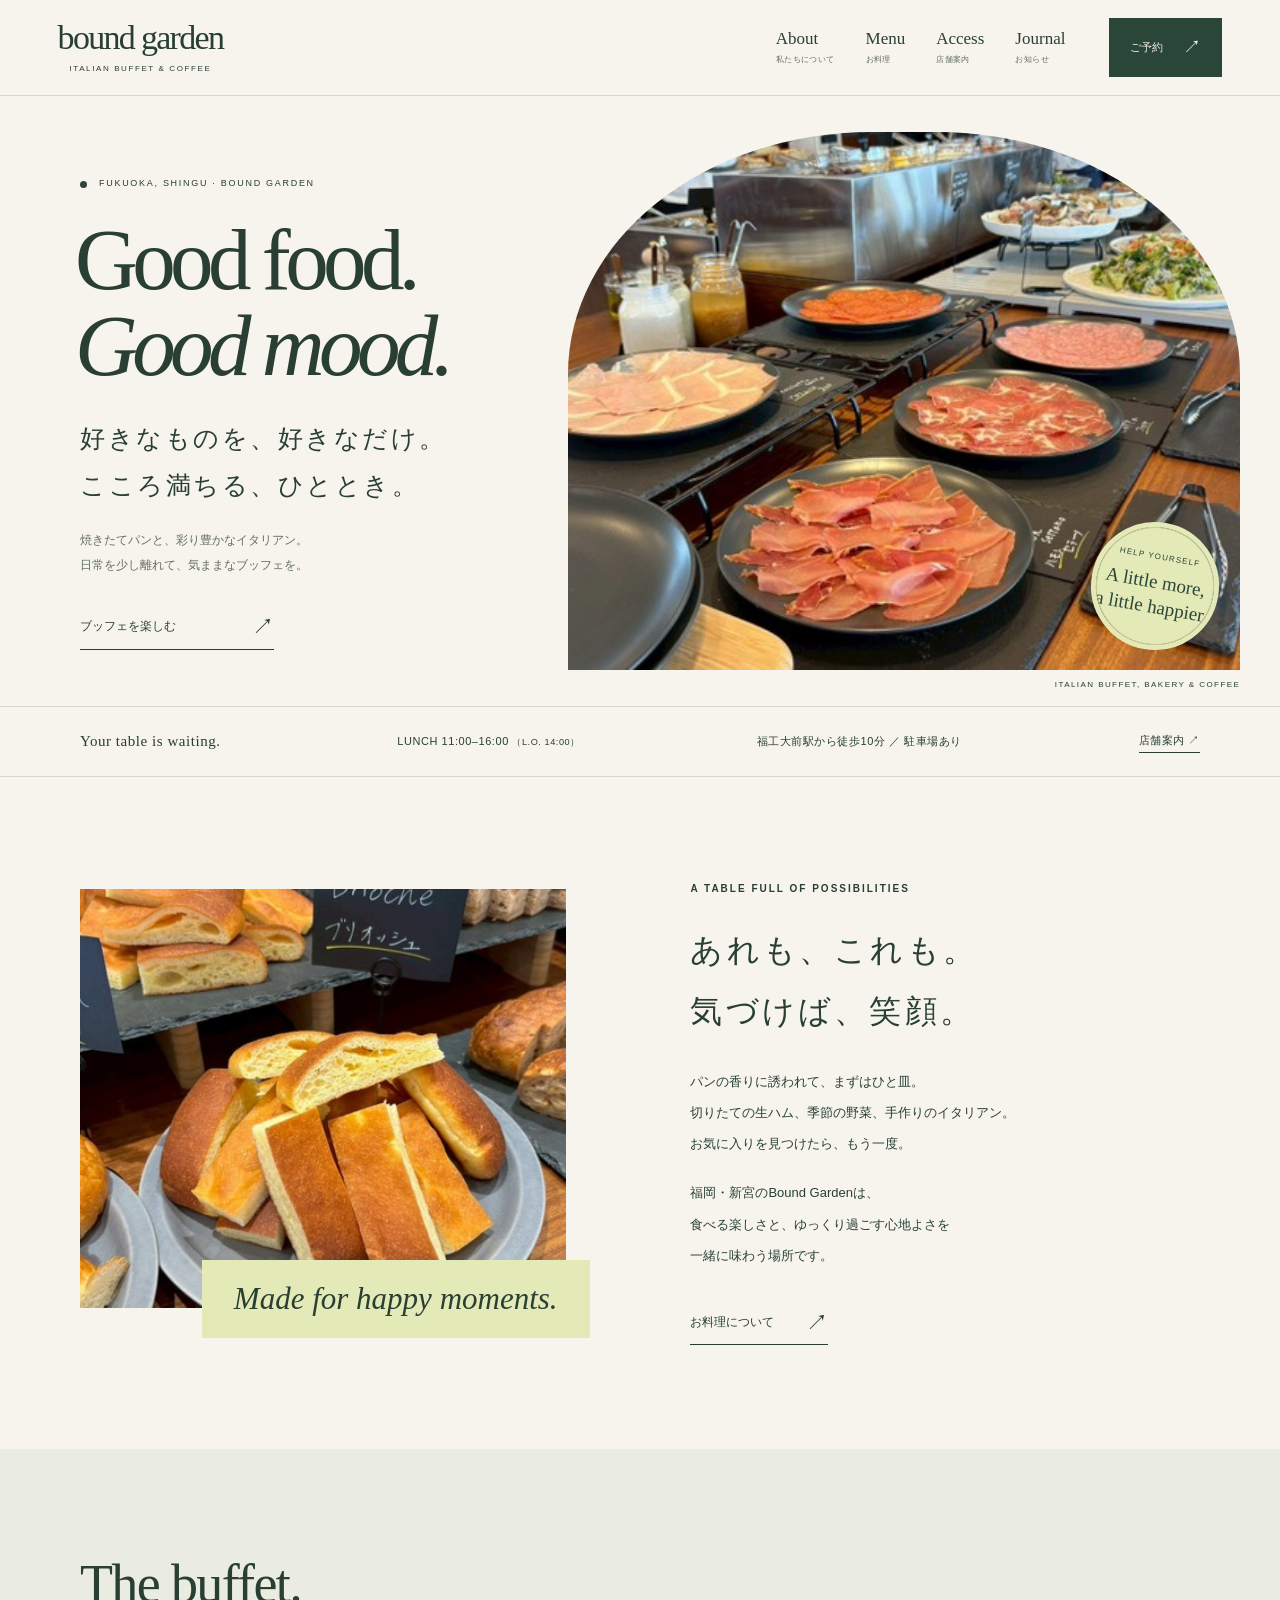
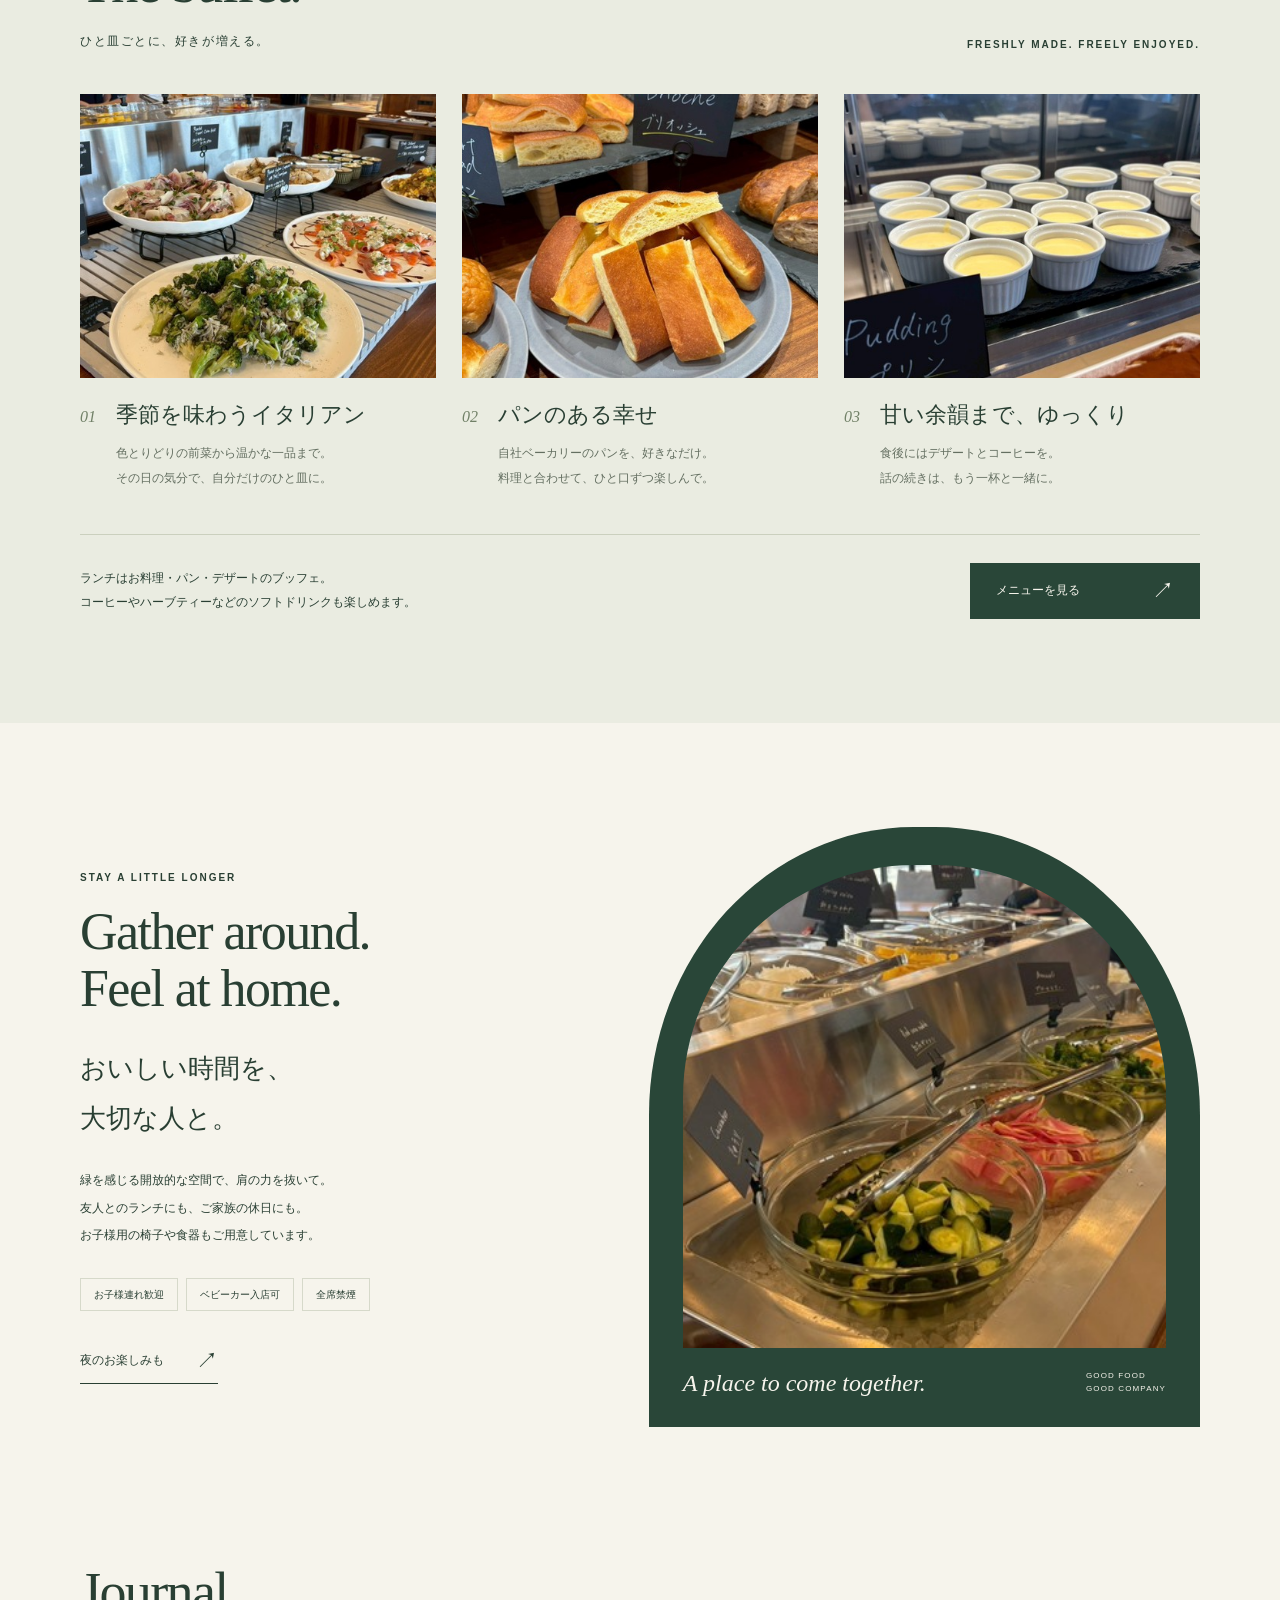
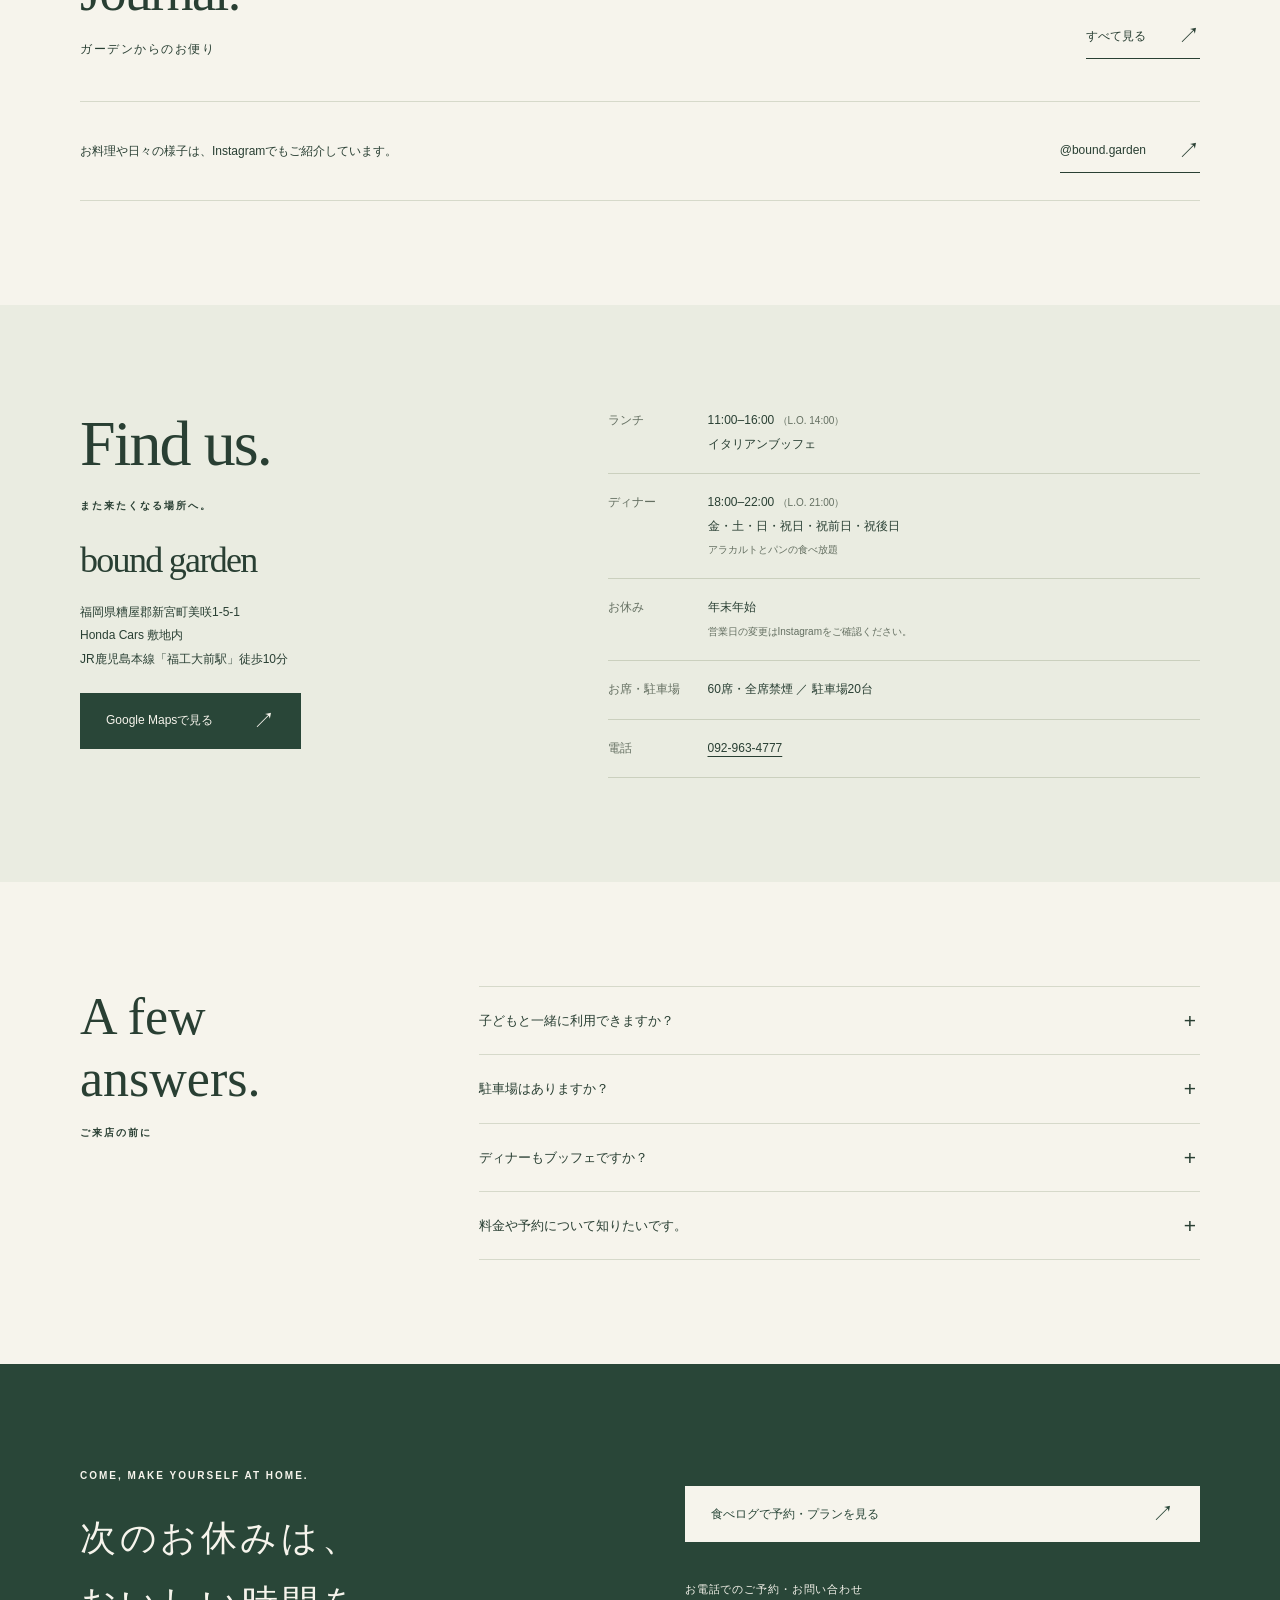
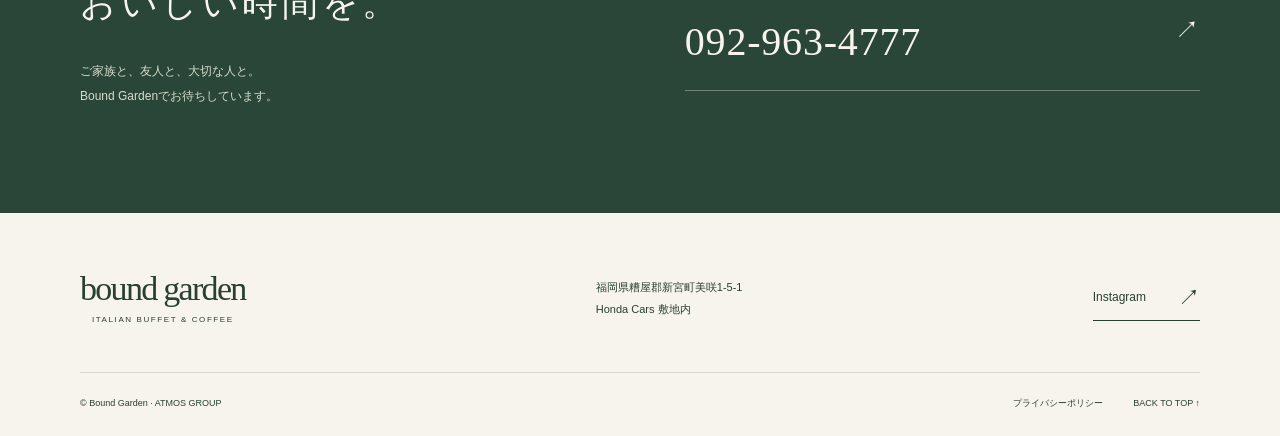
==== index.html @ a3cbed3f "Build Bound Garden restaurant website with buffet menu and CMS" ====
<!doctype html>
<html lang="ja"><head><meta charset="utf-8"><meta name="viewport" content="width=device-width, initial-scale=1"><meta name="theme-color" content="#294638"><meta name="robots" content="index,follow"><title>Bound Garden｜福岡・新宮のイタリアンブッフェとコーヒー</title><meta name="description" content="福岡県新宮町のBound Garden。自社ベーカリーのパンと手作りイタリアンを楽しむランチブッフェ。ご予約、メニュー、アクセスはこちら。"><link rel="canonical" id="canonical-link" href="https://atmos-dining.github.io/bound-garden-site/"><meta property="og:locale" content="ja_JP"><meta property="og:type" content="website"><meta property="og:site_name" content="Bound Garden"><meta property="og:title" content="Bound Garden｜福岡・新宮のイタリアンブッフェとコーヒー"><meta property="og:description" content="福岡県新宮町のBound Garden。自社ベーカリーのパンと手作りイタリアンを楽しむランチブッフェ。ご予約、メニュー、アクセスはこちら。"><meta property="og:url" id="og-url" content="https://atmos-dining.github.io/bound-garden-site/"><meta property="og:image" content="https://atmos-dining.github.io/bound-garden-site/images/buffet.jpg"><meta name="twitter:card" content="summary_large_image"><link rel="icon" href="./images/favicon.svg" type="image/svg+xml"><link rel="stylesheet" href="./style.css"><script src="./site-config.js" defer></script><script src="./common.js" defer></script><script type="application/ld+json">{"@context": "https://schema.org", "@type": "Restaurant", "name": "Bound Garden", "alternateName": "バウンドガーデン", "url": "https://atmos-dining.github.io/bound-garden-site/", "image": "https://atmos-dining.github.io/bound-garden-site/images/buffet.jpg", "telephone": "+81-92-963-4777", "address": {"@type": "PostalAddress", "addressRegion": "福岡県", "addressLocality": "糟屋郡新宮町", "streetAddress": "美咲1-5-1 Honda Cars敷地内", "addressCountry": "JP"}, "servesCuisine": ["Italian", "Buffet"], "acceptsReservations": true, "sameAs": ["https://tabelog.com/fukuoka/A4001/A400201/40073441/", "https://www.instagram.com/bound.garden/"], "hasMap": "https://maps.app.goo.gl/3Pvs37ieejtWgVZb9"}</script><script type="application/ld+json">{"@context": "https://schema.org", "@type": "FAQPage", "mainEntity": [{"@type": "Question", "name": "子どもと一緒に利用できますか？", "acceptedAnswer": {"@type": "Answer", "text": "お子様連れでご利用いただけます。ベビーカーでの入店も可能です。お子様用の椅子・食器もご用意していますので、スタッフへお声がけください。"}}, {"@type": "Question", "name": "駐車場はありますか？", "acceptedAnswer": {"@type": "Answer", "text": "20台分の駐車場がございます。店舗はHonda Carsの敷地内にあります。"}}, {"@type": "Question", "name": "ディナーもブッフェですか？", "acceptedAnswer": {"@type": "Answer", "text": "お料理のブッフェはランチ限定です。ディナーはアラカルトとパンの食べ放題をお楽しみいただけます。料金・ご利用条件はご予約時にご確認ください。"}}, {"@type": "Question", "name": "料金や予約について知りたいです。", "acceptedAnswer": {"@type": "Answer", "text": "最新のプラン・料金は食べログの店舗ページでご確認いただけます。お電話（092-963-4777）でのお問い合わせも承ります。"}}]}</script><script src="vendor/blog-security.js" defer></script><script src="blog.js" defer></script></head>
<body id="top"><a class="skip-link" href="#main">本文へスキップ</a><div id="site-header"><header class="site-header"><a class="wordmark" href="/bound-garden-site/">bound garden<span>ITALIAN BUFFET &amp; COFFEE</span></a><a class="header-reserve" href="tel:0929634777">電話で予約 ↗</a></header></div><main id="main">
<section class="hero" aria-labelledby="hero-title"><div class="hero-copy"><span class="hero-location">FUKUOKA, SHINGU · BOUND GARDEN</span><div class="hero-title" aria-hidden="true">Good food.<br><em>Good mood.</em></div><h1 id="hero-title">好きなものを、好きなだけ。<br>こころ満ちる、ひととき。</h1><p>焼きたてパンと、彩り豊かなイタリアン。<br>日常を少し離れて、気ままなブッフェを。</p><a class="text-link" href="/bound-garden-site/menu.html">ブッフェを楽しむ <span aria-hidden="true">↗</span></a></div><figure class="hero-visual"><img class="hero-photo" src="images/buffet.jpg" alt="切りたての生ハムや彩り豊かな前菜が並ぶBound Gardenのブッフェ" width="660" height="370" fetchpriority="high"><div class="hero-stamp" aria-hidden="true"><span>HELP YOURSELF</span>A little more,<br>a little happier.</div><figcaption class="hero-caption">ITALIAN BUFFET, BAKERY &amp; COFFEE</figcaption></figure></section>
<div class="welcome-strip"><span class="serif">Your table is waiting.</span><span>LUNCH 11:00–16:00 <small>（L.O. 14:00）</small></span><span class="welcome-note">福工大前駅から徒歩10分 ／ 駐車場あり</span><a href="/bound-garden-site/#access">店舗案内 ↗</a></div>
<section class="section about" id="about"><figure class="about-photo"><img src="images/bread.jpg" alt="自社ベーカリーから届くブリオッシュやパン" width="660" height="370" loading="lazy"><figcaption class="photo-label">Made for happy moments.</figcaption></figure><div class="about-copy"><span class="eyebrow">A TABLE FULL OF POSSIBILITIES</span><h2>あれも、これも。<br>気づけば、笑顔。</h2><p>パンの香りに誘われて、まずはひと皿。<br>切りたての生ハム、季節の野菜、手作りのイタリアン。<br>お気に入りを見つけたら、もう一度。</p><p style="margin-top:18px">福岡・新宮のBound Gardenは、<br>食べる楽しさと、ゆっくり過ごす心地よさを<br>一緒に味わう場所です。</p><a class="text-link" href="/bound-garden-site/menu.html">お料理について <span aria-hidden="true">↗</span></a></div></section>
<section class="section buffet-section" id="buffet"><div class="section-head"><h2>The buffet.<small>ひと皿ごとに、好きが増える。</small></h2><span class="eyebrow">FRESHLY MADE. FREELY ENJOYED.</span></div><div class="food-grid"><article class="food-item"><figure><img src="images/seasonal.jpg" alt="野菜を使った手作りの前菜とイタリアン" width="660" height="370" loading="lazy"></figure><div class="item-heading"><span class="item-number">01</span><h3>季節を味わうイタリアン</h3></div><p>色とりどりの前菜から温かな一品まで。<br>その日の気分で、自分だけのひと皿に。</p></article><article class="food-item"><figure><img src="images/bread.jpg" alt="食べ放題で楽しめる自社ベーカリーのパン" width="660" height="370" loading="lazy"></figure><div class="item-heading"><span class="item-number">02</span><h3>パンのある幸せ</h3></div><p>自社ベーカリーのパンを、好きなだけ。<br>料理と合わせて、ひと口ずつ楽しんで。</p></article><article class="food-item"><figure><img src="images/dessert.jpg" alt="小さな器に並ぶブッフェのプリン" width="660" height="370" loading="lazy"></figure><div class="item-heading"><span class="item-number">03</span><h3>甘い余韻まで、ゆっくり</h3></div><p>食後にはデザートとコーヒーを。<br>話の続きは、もう一杯と一緒に。</p></article></div><div class="buffet-bottom"><p>ランチはお料理・パン・デザートのブッフェ。<br>コーヒーやハーブティーなどのソフトドリンクも楽しめます。</p><a class="button" href="/bound-garden-site/menu.html">メニューを見る <span aria-hidden="true">↗</span></a></div></section>
<section class="section space-section" id="moments"><div class="space-copy"><span class="eyebrow">STAY A LITTLE LONGER</span><h2>Gather around.<br>Feel at home.</h2><h3>おいしい時間を、<br>大切な人と。</h3><p>緑を感じる開放的な空間で、肩の力を抜いて。<br>友人とのランチにも、ご家族の休日にも。<br>お子様用の椅子や食器もご用意しています。</p><div class="space-details"><span>お子様連れ歓迎</span><span>ベビーカー入店可</span><span>全席禁煙</span></div><a class="text-link" style="margin-top:28px" href="/bound-garden-site/menu.html#dinner">夜のお楽しみも <span aria-hidden="true">↗</span></a></div><figure class="space-visual"><img src="images/salad.jpg" alt="店内のブッフェカウンターに並ぶ新鮮な野菜" width="660" height="370" loading="lazy"><figcaption>A place to come together.<span>GOOD FOOD<br>GOOD COMPANY</span></figcaption></figure></section>
<section class="section journal-section" aria-labelledby="journal-title"><div class="section-head"><h2 id="journal-title">Journal.<small>ガーデンからのお便り</small></h2><a class="text-link" href="/bound-garden-site/blog/">すべて見る <span aria-hidden="true">↗</span></a></div><div id="home-posts"><div class="journal-empty"><p>お料理や日々の様子は、Instagramでもご紹介しています。</p><a class="text-link" href="https://www.instagram.com/bound.garden/" target="_blank" rel="noopener noreferrer">@bound.garden <span aria-hidden="true">↗</span></a></div></div></section>
<section class="section access-section" id="access"><div class="access-title"><h2>Find us.</h2><span class="eyebrow">また来たくなる場所へ。</span><div class="wordmark">bound garden</div><p>福岡県糟屋郡新宮町美咲1-5-1<br>Honda Cars 敷地内<br>JR鹿児島本線「福工大前駅」徒歩10分</p><a class="button" href="https://maps.app.goo.gl/3Pvs37ieejtWgVZb9" target="_blank" rel="noopener noreferrer">Google Mapsで見る <span aria-hidden="true">↗</span></a></div><dl class="access-list"><div><dt>ランチ</dt><dd>11:00–16:00 <small>（L.O. 14:00）</small><br>イタリアンブッフェ</dd></div><div><dt>ディナー</dt><dd>18:00–22:00 <small>（L.O. 21:00）</small><br>金・土・日・祝日・祝前日・祝後日<br><small>アラカルトとパンの食べ放題</small></dd></div><div><dt>お休み</dt><dd>年末年始<br><small>営業日の変更はInstagramをご確認ください。</small></dd></div><div><dt>お席・駐車場</dt><dd>60席・全席禁煙 ／ 駐車場20台</dd></div><div><dt>電話</dt><dd><a href="tel:0929634777">092-963-4777</a></dd></div></dl></section>
<section class="section faq-section"><div><h2>A few answers.</h2><span class="eyebrow">ご来店の前に</span></div><div class="faq-list"><details><summary>子どもと一緒に利用できますか？</summary><p>お子様連れでご利用いただけます。ベビーカーでの入店も可能です。お子様用の椅子・食器もご用意していますので、スタッフへお声がけください。</p></details><details><summary>駐車場はありますか？</summary><p>20台分の駐車場がございます。店舗はHonda Carsの敷地内にあります。</p></details><details><summary>ディナーもブッフェですか？</summary><p>お料理のブッフェはランチ限定です。ディナーはアラカルトとパンの食べ放題をお楽しみいただけます。料金・ご利用条件はご予約時にご確認ください。</p></details><details><summary>料金や予約について知りたいです。</summary><p>最新のプラン・料金は食べログの店舗ページでご確認いただけます。お電話（092-963-4777）でのお問い合わせも承ります。</p></details></div></section></main><div id="site-bottom"><section class="reservation section"><div><h2>ご予約・お問い合わせ</h2><a class="telephone" href="tel:0929634777">092-963-4777</a></div><a class="button button-light" href="https://tabelog.com/fukuoka/A4001/A400201/40073441/" data-reservation target="_blank" rel="noopener noreferrer">食べログで予約・プランを見る ↗</a></section></div></body></html>
---- style.css ----
@charset "UTF-8";
:root{--paper:#f6f4ec;--green:#294638;--ink:#293f33;--muted:#646f61;--line:#d6d9ca;--lime:#e4e9b8;--serif:Georgia,'Times New Roman',serif;--jp:'Hiragino Mincho ProN','Yu Mincho',YuMincho,serif;--sans:'Hiragino Kaku Gothic ProN','Noto Sans JP',Meiryo,sans-serif}
*{box-sizing:border-box}html{scroll-behavior:smooth;scroll-padding-top:106px}body{margin:0;background:var(--paper);color:var(--ink);font-family:var(--sans);font-size:14px;line-height:1.95;-webkit-font-smoothing:antialiased}a{color:inherit;text-decoration:none}button{font:inherit;color:inherit;cursor:pointer}img{display:block;max-width:100%;height:auto}h1,h2,h3,p,figure{margin:0}h1,h2,h3{font-weight:400}button,a{-webkit-tap-highlight-color:transparent}a:focus-visible,button:focus-visible,summary:focus-visible,input:focus-visible{outline:2px solid #9c6c2c;outline-offset:5px}[hidden]{display:none!important}::selection{background:var(--lime);color:var(--green)}.skip-link{position:fixed;top:-100px;left:16px;z-index:99;background:var(--paper);padding:10px 20px}.skip-link:focus{top:10px}.section{padding:104px max(6.25vw,24px)}.eyebrow{display:block;font-size:10px;font-weight:600;letter-spacing:.2em;line-height:1.5}.serif{font-family:var(--serif)}.section-head{display:flex;justify-content:space-between;gap:24px;align-items:end;margin-bottom:42px}.section-head h2{font:54px/1.15 var(--serif);letter-spacing:-.03em}.section-head h2 small{display:block;font:12px/1.6 var(--sans);letter-spacing:.13em;margin-top:17px}.text-link{display:inline-flex;gap:32px;justify-content:space-between;align-items:center;padding:10px 0;border-bottom:1px solid currentColor;font-size:12px}.text-link span{font-size:22px;line-height:1}.button{display:inline-flex;justify-content:space-between;align-items:center;gap:40px;min-height:56px;padding:14px 25px;background:var(--green);color:var(--paper);font-size:12px;border:1px solid var(--green);transition:background .2s,color .2s}.button:hover{background:#3d5c45}.button span{font-size:22px;line-height:1}.button-light{background:var(--paper);color:var(--green);border-color:var(--paper)}.button-light:hover{background:var(--lime);color:var(--green)}.note{font-size:11px;color:var(--muted);line-height:1.8}.site-header{height:96px;display:flex;align-items:center;gap:44px;padding:0 4.5vw;background:var(--paper);border-bottom:1px solid var(--line);position:relative;z-index:20}#site-header{position:sticky;top:0;z-index:20;min-height:96px}.wordmark{font:34px/.95 var(--serif);letter-spacing:-1.7px;white-space:nowrap}.wordmark span{display:block;font:8px/1 var(--sans);letter-spacing:.2em;margin-top:10px;text-align:center}.desktop-nav{display:flex;gap:31px;margin-left:auto}.desktop-nav>a{font:17px/1.3 var(--serif)}.desktop-nav>a>span{display:block;font:8px/1.6 var(--sans);margin-top:4px;letter-spacing:.05em;color:var(--muted)}.desktop-nav a:hover{opacity:.65}.header-reserve{background:var(--green);color:var(--paper);padding:12px 21px;font-size:11px;min-width:106px;display:flex;align-items:center;justify-content:space-between;gap:20px}.header-reserve span{font-size:18px}.menu-toggle,.mobile-nav{display:none}
.hero{display:grid;grid-template-columns:41% 59%;min-height:610px;padding:36px 3.1vw 36px 6.25vw;gap:0}.hero-copy{padding:43px 20px 20px 0;display:flex;flex-direction:column;justify-content:center;align-items:flex-start}.hero-location{font-size:9px;letter-spacing:.19em;display:flex;gap:12px;align-items:center;margin-bottom:24px}.hero-location:before{content:'';width:7px;height:7px;background:var(--green);border-radius:50%}.hero-title{font:clamp(62px,6.8vw,106px)/.99 var(--serif);letter-spacing:-.065em;margin-left:-5px;position:relative;z-index:2}.hero-title em{font-weight:400}.hero-copy h1{font:25px/1.85 var(--jp);letter-spacing:.1em;margin:27px 0 19px}.hero-copy>p{font-size:12px;line-height:2.1;color:var(--muted)}.hero-copy .text-link{margin-top:27px;min-width:194px}.hero-visual{position:relative;min-width:0;margin-left:12px}.hero-photo{width:100%;height:100%;object-fit:cover;object-position:56% 50%;border-radius:45% 45% 0 0;max-height:574px}.hero-stamp{position:absolute;right:26px;bottom:25px;width:118px;height:118px;display:flex;align-items:center;justify-content:center;flex-direction:column;border-radius:50%;color:var(--green);background:var(--lime);transform:rotate(10deg);font:19px/1.35 var(--serif);text-align:center;border:1px solid #c7cc9a;outline:5px solid var(--lime)}.hero-stamp span{font:8px/1.2 var(--sans);letter-spacing:.15em;margin-bottom:7px}.hero-caption{position:absolute;right:0;bottom:-23px;font-size:8px;letter-spacing:.18em}.welcome-strip{display:flex;justify-content:space-between;align-items:center;gap:16px;padding:20px 6.25vw;border-top:1px solid var(--line);border-bottom:1px solid var(--line);font-size:11px;letter-spacing:.05em}.welcome-strip .serif{font-size:15px}.welcome-strip a{border-bottom:1px solid var(--ink)}.about{display:grid;grid-template-columns:1fr 1fr;gap:9%;align-items:center}.about-photo{position:relative;padding:0 24px 30px 0}.about-photo img{aspect-ratio:1.16;object-fit:cover}.photo-label{position:absolute;right:0;bottom:0;background:var(--lime);padding:20px 32px;font:italic 31px/1.2 var(--serif)}.about-copy h2{font:32px/1.9 var(--jp);letter-spacing:.1em;margin:24px 0}.about-copy p{font-size:13px;line-height:2.4}.about-copy .text-link{margin-top:30px}.buffet-section{background:#eaece1}.food-grid{display:grid;grid-template-columns:repeat(3,1fr);gap:26px}.food-item img{aspect-ratio:1.25;object-fit:cover;transition:transform .5s}.food-item figure{overflow:hidden}.food-item:hover img{transform:scale(1.025)}.food-item .item-heading{display:flex;gap:20px;align-items:baseline;margin:22px 0 10px}.item-number{font:italic 16px var(--serif);color:#718067}.food-item h3{font:22px/1.4 var(--jp)}.food-item p{font-size:12px;line-height:2.1;color:var(--muted);padding-left:36px}.buffet-bottom{margin-top:42px;border-top:1px solid #cbd0be;padding-top:28px;display:flex;justify-content:space-between;align-items:center;gap:24px}.buffet-bottom p{font-size:12px}.buffet-bottom .button{min-width:230px}.space-section{display:grid;grid-template-columns:1fr 1.15fr;gap:8%;align-items:center}.space-copy h2{font:52px/1.1 var(--serif);letter-spacing:-.03em;margin:18px 0 27px}.space-copy h3{font:26px/1.9 var(--jp);margin-bottom:24px}.space-copy>p{font-size:12px;line-height:2.3}.space-details{display:flex;flex-wrap:wrap;gap:8px;margin-top:28px}.space-details span{border:1px solid var(--line);padding:6px 13px;font-size:10px}.space-visual{background:var(--green);padding:38px 34px 30px;border-radius:48% 48% 0 0;color:var(--paper)}.space-visual img{width:100%;aspect-ratio:1;object-fit:cover;border-radius:48% 48% 0 0}.space-visual figcaption{display:flex;align-items:center;justify-content:space-between;gap:20px;margin-top:22px;font:italic 24px var(--serif)}.space-visual figcaption span{font:8px/1.6 var(--sans);letter-spacing:.14em}.journal-section{padding-top:30px}.journal-empty{border-top:1px solid var(--line);border-bottom:1px solid var(--line);padding:27px 0;display:flex;gap:40px;justify-content:space-between;align-items:center}.journal-empty p{font-size:12px}.journal-empty .text-link{white-space:nowrap}.news-list{border-top:1px solid var(--line)}.news-link{padding:22px 0;display:grid;grid-template-columns:100px 1fr 24px;gap:20px;border-bottom:1px solid var(--line);align-items:center}.news-link time{font-size:11px;color:var(--muted)}.news-link h3{font-size:14px}.access-section{background:#eaece1;display:grid;grid-template-columns:.85fr 1.15fr;gap:8%}.access-title h2{font:64px/1.1 var(--serif);letter-spacing:-.03em}.access-title .eyebrow{margin:18px 0 30px}.access-title .wordmark{font-size:36px;display:inline-block;margin-bottom:24px}.access-title p{font-size:12px;margin-bottom:22px}.access-list{margin:0}.access-list>div{display:grid;grid-template-columns:80px 1fr;gap:20px;padding:17px 0;border-bottom:1px solid #cbd0be;font-size:12px}.access-list>div:first-child{padding-top:0}.access-list dt{color:var(--muted)}.access-list dd{margin:0}.access-list small{font-size:10px;color:var(--muted)}.access-list a{text-decoration:underline;text-underline-offset:4px}.faq-section{display:grid;grid-template-columns:.6fr 1.4fr;gap:8%}.faq-section h2{font:52px/1.2 var(--serif)}.faq-section .eyebrow{margin-top:14px}.faq-list details{border-bottom:1px solid var(--line)}.faq-list details:first-child{border-top:1px solid var(--line)}.faq-list summary{list-style:none;padding:21px 35px 21px 0;cursor:pointer;position:relative;font-size:13px}.faq-list summary::-webkit-details-marker{display:none}.faq-list summary:after{content:'+';position:absolute;right:4px;font-size:21px;top:14px}.faq-list details[open] summary:after{content:'−'}.faq-list details p{font-size:12px;color:var(--muted);line-height:2.2;padding-bottom:24px}.reservation{background:var(--green);color:var(--paper);display:grid;grid-template-columns:1fr 1fr;gap:8%;align-items:center}.reservation-copy h2{font:36px/1.8 var(--jp);letter-spacing:.1em;margin:23px 0}.reservation-copy p{font-size:12px;line-height:2.1;color:#d6ddcd}.reservation-actions .button{width:100%;margin-bottom:30px}.telephone{display:block;font:40px/1.5 var(--serif);letter-spacing:.02em;border-bottom:1px solid #718473;padding:8px 0 18px}.telephone>span{display:block;font:11px/1.7 var(--sans);letter-spacing:.08em;margin-bottom:13px}.telephone>small{float:right;font-size:24px}.site-footer{padding:60px 6.25vw 24px}.footer-top{display:flex;gap:50px;align-items:center;justify-content:space-between;padding-bottom:48px}.footer-top p{font-size:11px;line-height:2}.footer-bottom{display:flex;gap:30px;align-items:center;border-top:1px solid var(--line);padding-top:22px;font-size:9px}.footer-bottom small{margin-right:auto;font-size:9px}.mobile-booking{display:none}
.page-heading{padding:64px 6.25vw 55px}.breadcrumb{font-size:10px;color:var(--muted);margin-bottom:45px}.breadcrumb a{text-decoration:underline;text-underline-offset:4px}.page-heading h1{font:76px/1.1 var(--serif);letter-spacing:-.04em}.page-heading h1 small{display:block;font:13px/1.8 var(--sans);letter-spacing:.15em;margin-top:17px}.page-heading>p{font-size:12px;margin-top:20px}.menu-content{padding-top:0}.menu-tabs{display:flex;border-bottom:1px solid var(--line);gap:8px;margin-bottom:45px}.menu-tabs button{flex:1;border:0;background:transparent;padding:17px;font:25px/1.4 var(--serif);border-bottom:3px solid transparent}.menu-tabs button small{display:block;font:10px/1.7 var(--sans);margin-top:4px}.menu-tabs button[aria-selected=true]{border-bottom-color:var(--green);background:#eaece1}.menu-intro{display:grid;grid-template-columns:1fr 1fr;gap:7%;align-items:center;margin-bottom:50px}.menu-intro img{aspect-ratio:1.25;object-fit:cover}.menu-intro h2{font:30px/1.8 var(--jp);margin:20px 0}.menu-intro p{font-size:12px;line-height:2.2;margin-bottom:25px}.menu-intro .hours{font:28px/1.4 var(--serif);margin-top:24px}.menu-intro .hours small{font:10px var(--sans)}.menu-detail-grid{display:grid;grid-template-columns:repeat(2,1fr);gap:24px}.menu-detail{background:#eaece1;padding:32px}.menu-detail h3{font:24px/1.5 var(--serif);margin-bottom:12px}.menu-detail h3 small{font:11px var(--sans);margin-left:10px}.menu-detail p{font-size:12px;line-height:2.1}.menu-disclaimer{margin-top:35px}.menu-contact{margin-top:45px}.article-container{max-width:840px;margin:0 auto;padding:0 24px 100px}.article-header{margin-bottom:32px}.article-header h1{font:32px/1.6 var(--jp);margin:12px 0}.article-header time{font-size:12px;color:var(--muted)}.article-image{width:100%;max-height:520px;object-fit:cover;margin:28px 0}.article-body{line-height:2.2;overflow-wrap:anywhere}.article-body h2{font-size:24px;margin:40px 0 16px}.article-body h3{font-size:19px;margin:25px 0 12px}.article-body p{margin:18px 0}.article-body a{text-decoration:underline}.article-body img{max-width:100%;height:auto;margin:24px 0}.article-body table{display:block;max-width:100%;overflow:auto}.article-body pre{overflow:auto;padding:16px;background:#eaece1}.article-body iframe{display:none}.article-tags{display:flex;gap:10px;flex-wrap:wrap;font-size:10px}.article-tags span{border:1px solid var(--line);padding:2px 10px}.article-back{margin-top:40px}.status-box{padding:35px;border:1px solid var(--line);font-size:13px}.privacy-content{max-width:900px;padding-top:0}.privacy-content h2{font-size:20px;margin:32px 0 12px}.privacy-content p{font-size:13px}.page-not-found{padding:60px 0}
@media(min-width:1500px){.hero{min-height:710px}.hero-photo{max-height:674px}.hero-copy h1{font-size:30px}.hero-copy>p{font-size:14px}.hero-copy{padding-left:10px}}
@media(max-width:1100px){.site-header{gap:26px}.desktop-nav{gap:20px}.hero-title{font-size:76px}.hero{min-height:570px}.hero-copy h1{font-size:23px}.hero-copy{padding-top:20px}.hero-stamp{width:105px;height:105px}.section{padding-top:78px;padding-bottom:78px}.food-grid{gap:18px}.food-item h3{font-size:19px}.food-item p{padding-left:0}.section-head h2{font-size:45px}}
@media(max-width:900px){#site-header{min-height:78px}.site-header{height:78px;padding:0 24px;gap:16px}.wordmark{font-size:29px}.wordmark span{font-size:7px}.desktop-nav{display:none}.header-reserve{margin-left:auto;padding:9px 15px;min-width:90px}.menu-toggle{display:flex;flex-direction:column;align-items:center;justify-content:center;gap:6px;width:38px;height:42px;border:0;background:transparent}.menu-toggle span{width:23px;height:1px;background:var(--green);transition:transform .2s}.menu-toggle[aria-expanded=true] span:first-child{transform:translateY(3.5px) rotate(45deg)}.menu-toggle[aria-expanded=true] span:last-child{transform:translateY(-3.5px) rotate(-45deg)}.mobile-nav{position:absolute;top:78px;left:0;right:0;display:block;background:var(--paper);padding:20px 30px 30px;border-bottom:1px solid var(--line);box-shadow:0 12px 12px #293f3310}.mobile-nav>a{display:flex;align-items:center;justify-content:space-between;padding:12px 0;font:26px/1.4 var(--serif);border-bottom:1px solid var(--line)}.mobile-nav>a>span{font:11px var(--sans)}.hero{min-height:520px;grid-template-columns:45% 55%;padding-left:5vw;padding-right:3vw}.hero-title{font-size:65px}.hero-copy h1{font-size:20px}.hero-copy>p{font-size:11px}.hero-photo{max-height:none}.hero-stamp{width:90px;height:90px;right:14px;bottom:18px;font-size:16px}.hero-stamp span{font-size:6px}.about,.space-section{gap:6%}.about-copy h2{font-size:26px}.space-copy h2{font-size:45px}.space-copy h3{font-size:24px}.space-visual{padding:27px 23px}.space-visual figcaption{font-size:20px}.space-visual figcaption span{font-size:7px}.food-item .item-heading{gap:12px}.food-item h3{font-size:17px}.access-section{gap:6%}.reservation-copy h2{font-size:30px}.reservation-actions .button{font-size:11px;padding:14px 18px;gap:12px}.telephone{font-size:32px}.footer-top{gap:24px}.footer-top p{font-size:10px}}
@media(max-width:640px){html{scroll-padding-top:85px}.section{padding:62px 24px}body{font-size:13px}.site-header{padding:0 20px;height:74px}#site-header{min-height:74px}.wordmark{font-size:27px}.header-reserve{font-size:10px;min-width:80px;padding:8px 12px;gap:10px}.menu-toggle{width:25px}.mobile-nav{top:74px}.hero{display:flex;flex-direction:column;padding:28px 24px 34px;min-height:0}.hero-copy{padding:2px 0 28px;position:relative}.hero-location{font-size:8px;letter-spacing:.15em;margin-bottom:20px}.hero-title{font-size:clamp(58px,17vw,85px);line-height:.97;letter-spacing:-.06em}.hero-copy h1{font-size:23px;line-height:1.8;margin:22px 0 12px}.hero-copy>p{font-size:11px}.hero-copy .text-link{margin-top:18px;min-width:190px;font-size:11px}.hero-visual{margin:0 0 12px}.hero-photo{height:340px;border-radius:45% 45% 0 0;object-position:50% 50%}.hero-stamp{width:90px;height:90px;bottom:20px;right:20px}.hero-caption{font-size:7px}.welcome-strip{padding:18px 24px;gap:12px;flex-wrap:wrap;font-size:10px;line-height:1.7}.welcome-strip .serif{width:100%;font-size:16px}.welcome-strip .welcome-note{display:none}.about{grid-template-columns:1fr;gap:32px}.about-photo{padding:0 20px 20px 0}.about-photo img{aspect-ratio:1.36}.photo-label{font-size:26px;padding:15px 22px}.about-copy h2{font-size:27px;margin:20px 0}.about-copy p{font-size:12px}.about-copy .text-link{margin-top:22px}.section-head{align-items:center;margin-bottom:30px;gap:12px}.section-head h2{font-size:41px}.section-head h2 small{font-size:10px;margin-top:12px}.section-head .text-link{font-size:10px;gap:12px}.food-grid{grid-template-columns:1fr;gap:30px}.food-item img{aspect-ratio:1.55}.food-item .item-heading{margin:17px 0 8px;gap:17px}.food-item h3{font-size:22px}.food-item p{padding-left:32px;font-size:12px}.buffet-bottom{display:block;margin-top:30px;padding-top:23px}.buffet-bottom .button{width:100%;margin-top:23px}.buffet-bottom p{font-size:11px}.space-section{grid-template-columns:1fr;gap:32px}.space-copy h2{font-size:47px}.space-copy h3{font-size:25px}.space-visual{padding:30px 25px 22px;max-width:430px;margin:auto}.space-visual img{aspect-ratio:1.2}.space-visual figcaption{font-size:24px}.journal-section{padding-top:12px}.journal-empty{align-items:flex-start;flex-direction:column;gap:10px}.journal-empty p{font-size:11px}.news-link{grid-template-columns:1fr 22px;gap:7px}.news-link time{grid-column:1/-1}.access-section{grid-template-columns:1fr;gap:35px}.access-title h2{font-size:50px}.access-title .eyebrow{margin:14px 0 28px}.access-title .wordmark{font-size:31px}.access-list>div{grid-template-columns:65px 1fr;gap:13px;font-size:11px;padding:17px 0}.faq-section{grid-template-columns:1fr;gap:28px}.faq-section h2{font-size:44px}.faq-section .eyebrow{margin-top:10px}.faq-list summary{font-size:12px}.faq-list details p{font-size:11px}.reservation{grid-template-columns:1fr;gap:35px}.reservation-copy h2{font-size:30px;margin:20px 0}.reservation-actions .button{min-height:60px;font-size:12px;margin-bottom:22px}.telephone{font-size:36px}.site-footer{padding:46px 24px 92px}.footer-top{flex-wrap:wrap;gap:25px;padding-bottom:30px}.footer-top .wordmark{width:100%;display:block;text-align:left;font-size:32px}.footer-top .wordmark span{text-align:left}.footer-top p{font-size:10px;flex:1}.footer-top .text-link{font-size:11px;gap:15px}.footer-bottom{flex-wrap:wrap;gap:12px 24px;font-size:8px}.footer-bottom small{width:100%}.mobile-booking{display:grid;grid-template-columns:1fr 1fr;position:fixed;bottom:0;left:0;right:0;z-index:25;border-top:1px solid var(--line);background:var(--paper);padding-bottom:env(safe-area-inset-bottom)}.mobile-booking a{display:flex;justify-content:center;gap:35px;align-items:center;padding:16px;font-size:11px;min-height:54px}.mobile-booking a:last-child{background:var(--green);color:var(--paper)}.page-heading{padding:34px 24px 36px}.breadcrumb{margin-bottom:32px;font-size:9px}.page-heading h1{font-size:58px}.page-heading h1 small{font-size:11px}.page-heading>p{font-size:11px}.menu-content{padding-top:0}.menu-tabs{margin-bottom:30px}.menu-tabs button{font-size:24px;padding:15px 10px}.menu-intro{grid-template-columns:1fr;gap:30px;margin-bottom:30px}.menu-intro img{aspect-ratio:1.4}.menu-intro h2{font-size:27px}.menu-intro p{font-size:12px}.menu-detail-grid{grid-template-columns:1fr;gap:15px}.menu-detail{padding:25px}.menu-detail h3{font-size:23px}.article-header h1{font-size:27px}.article-body{font-size:13px}.article-body h2{font-size:22px}.article-container{padding-bottom:60px}.privacy-content{padding-top:0}}
@media(prefers-reduced-motion:reduce){html{scroll-behavior:auto}*,*::before,*::after{transition:none!important;animation:none!important}}
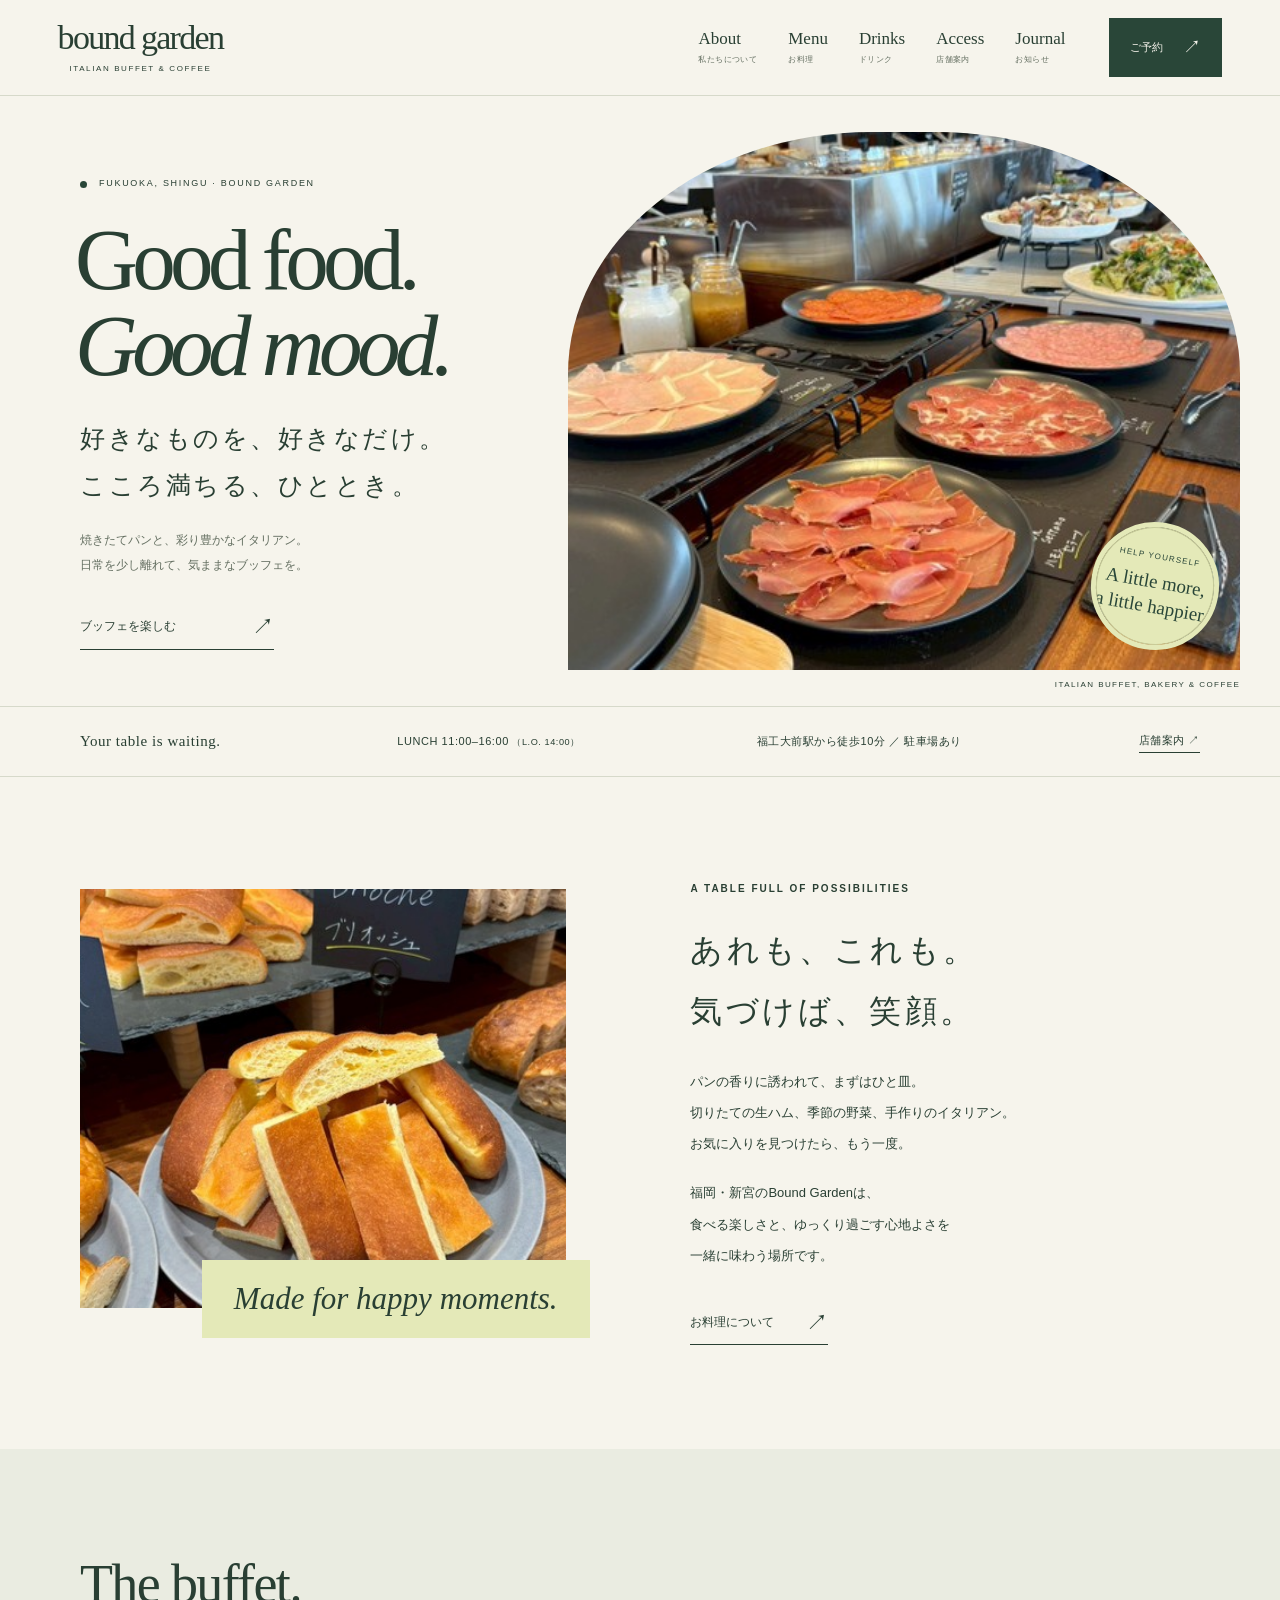
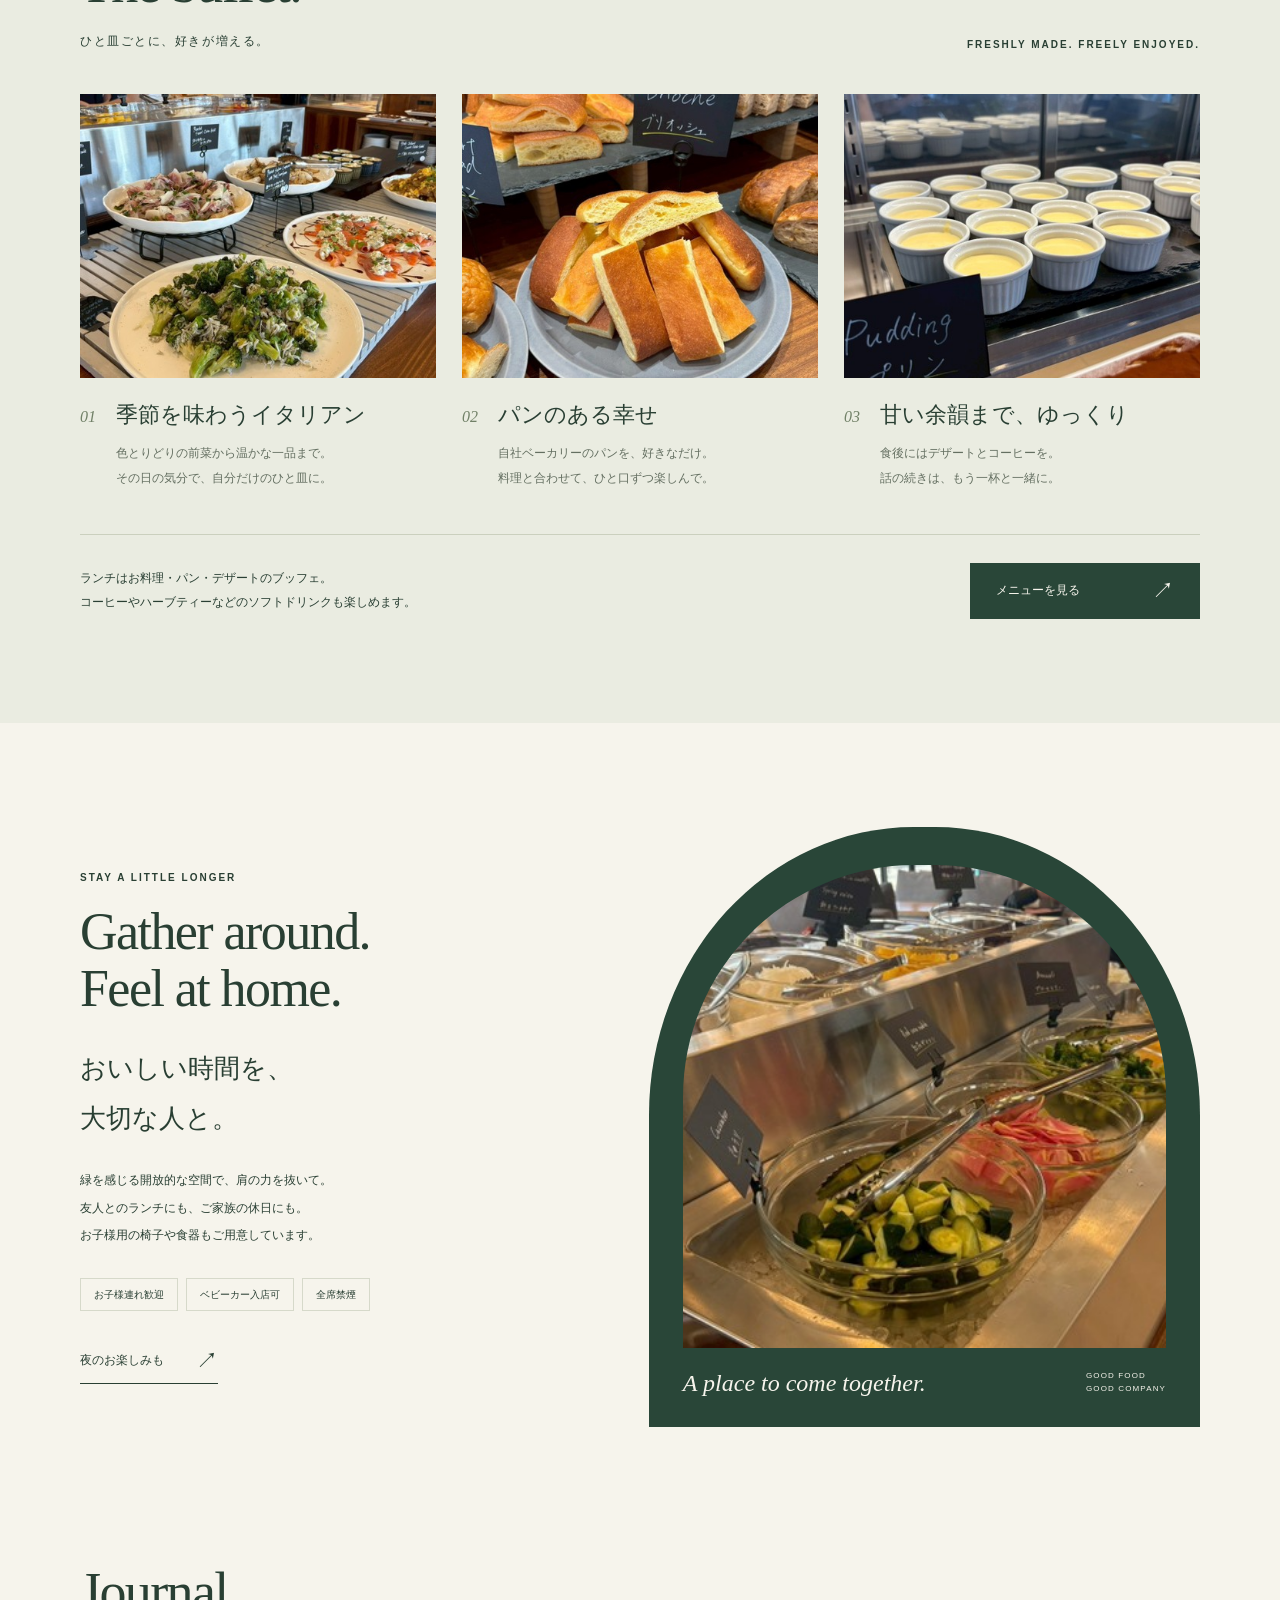
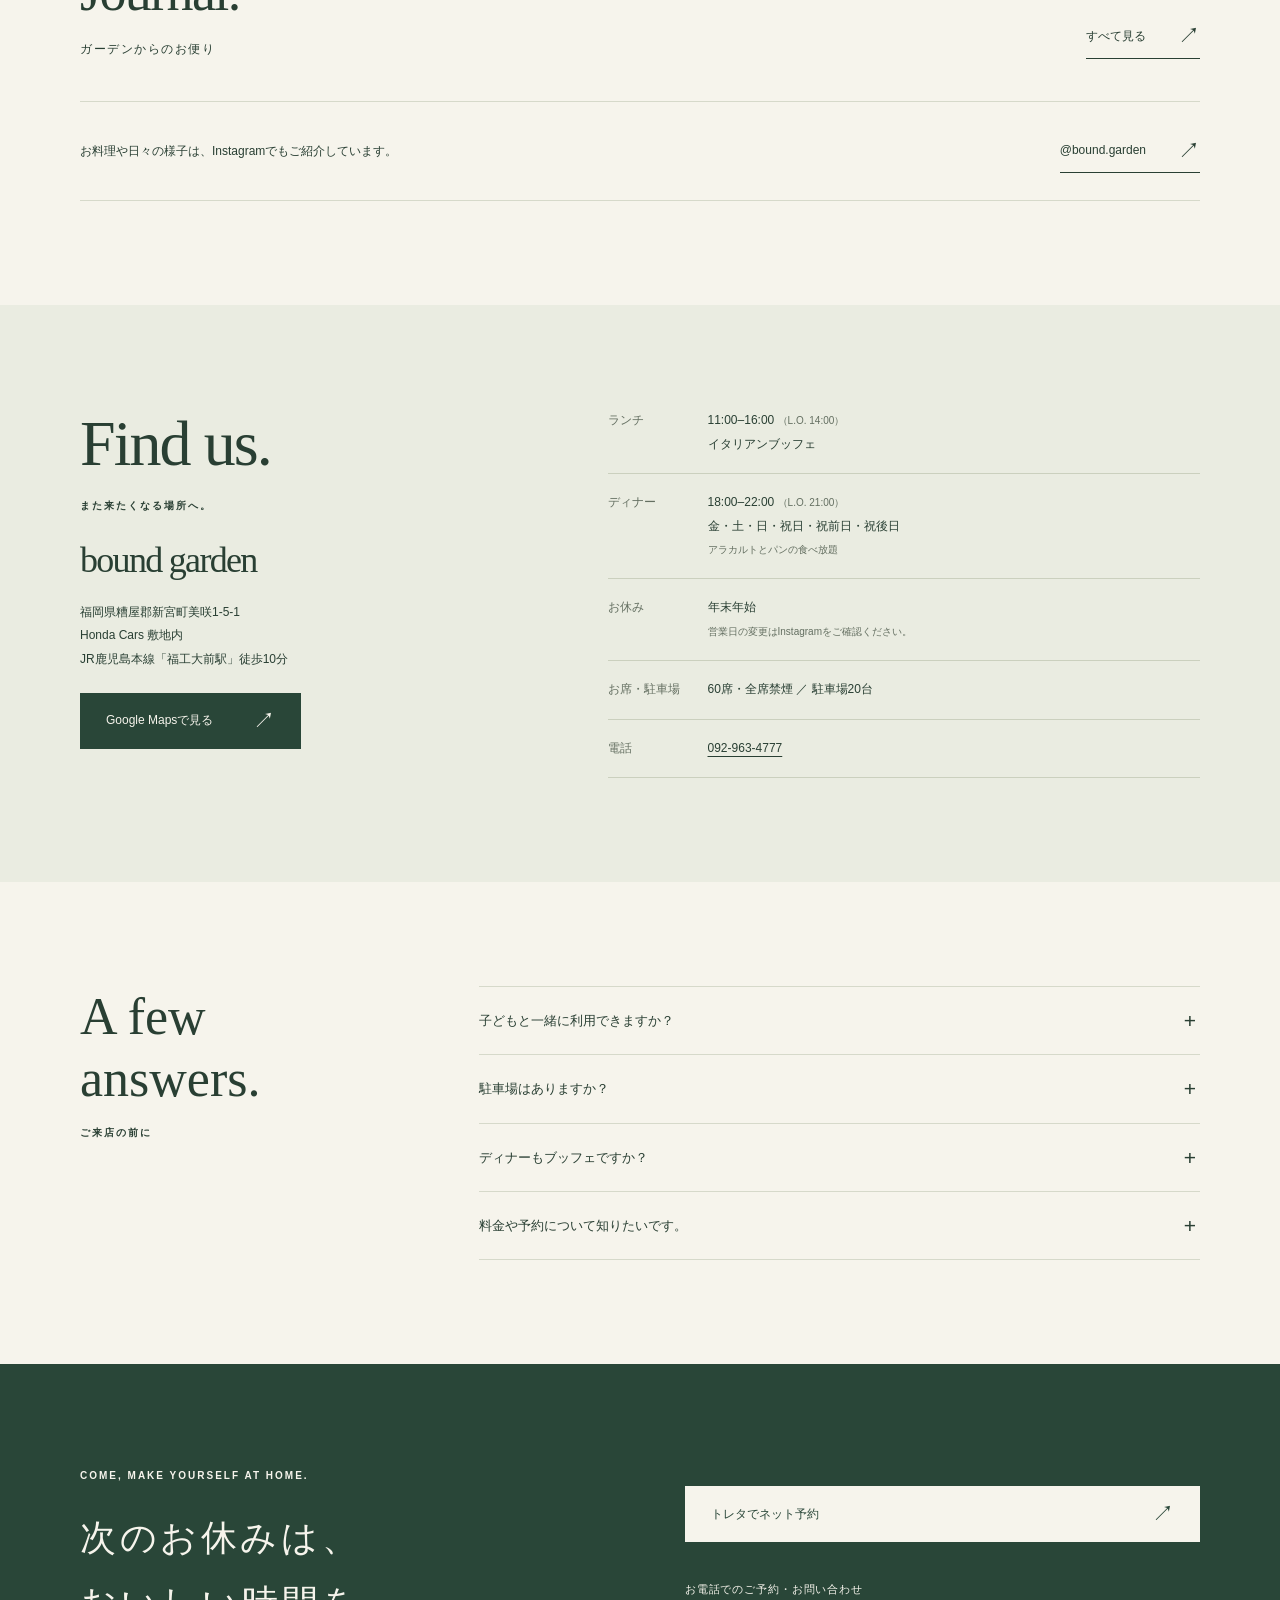
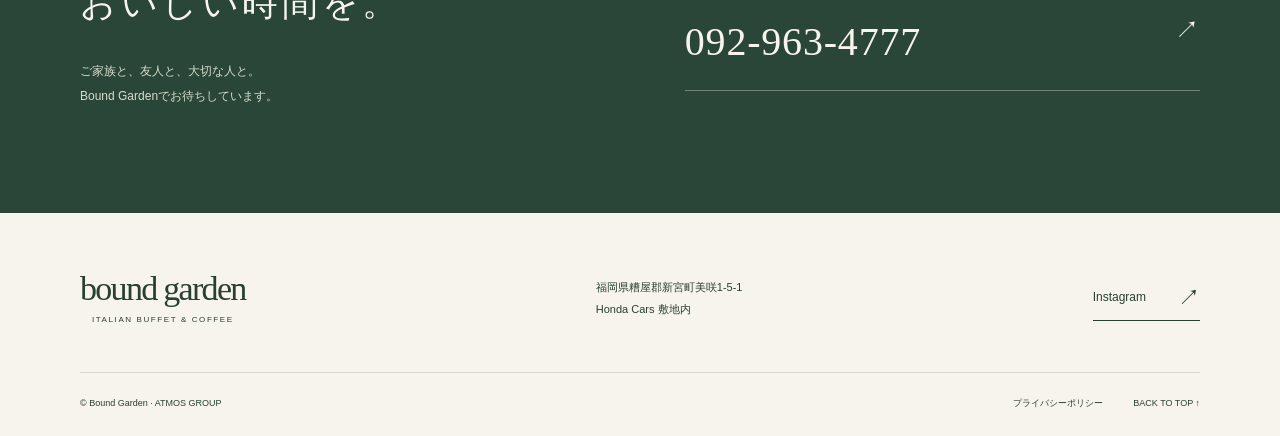
==== commit bc152132: "Prepare bound-garden.com launch with SEO analytics and CMS migration" ====
--- a/index.html
+++ b/index.html
@@ -1,11 +1,13 @@
 <!doctype html>
-<html lang="ja"><head><meta charset="utf-8"><meta name="viewport" content="width=device-width, initial-scale=1"><meta name="theme-color" content="#294638"><meta name="robots" content="index,follow"><title>Bound Garden｜福岡・新宮のイタリアンブッフェとコーヒー</title><meta name="description" content="福岡県新宮町のBound Garden。自社ベーカリーのパンと手作りイタリアンを楽しむランチブッフェ。ご予約、メニュー、アクセスはこちら。"><link rel="canonical" id="canonical-link" href="https://atmos-dining.github.io/bound-garden-site/"><meta property="og:locale" content="ja_JP"><meta property="og:type" content="website"><meta property="og:site_name" content="Bound Garden"><meta property="og:title" content="Bound Garden｜福岡・新宮のイタリアンブッフェとコーヒー"><meta property="og:description" content="福岡県新宮町のBound Garden。自社ベーカリーのパンと手作りイタリアンを楽しむランチブッフェ。ご予約、メニュー、アクセスはこちら。"><meta property="og:url" id="og-url" content="https://atmos-dining.github.io/bound-garden-site/"><meta property="og:image" content="https://atmos-dining.github.io/bound-garden-site/images/buffet.jpg"><meta name="twitter:card" content="summary_large_image"><link rel="icon" href="./images/favicon.svg" type="image/svg+xml"><link rel="stylesheet" href="./style.css"><script src="./site-config.js" defer></script><script src="./common.js" defer></script><script type="application/ld+json">{"@context": "https://schema.org", "@type": "Restaurant", "name": "Bound Garden", "alternateName": "バウンドガーデン", "url": "https://atmos-dining.github.io/bound-garden-site/", "image": "https://atmos-dining.github.io/bound-garden-site/images/buffet.jpg", "telephone": "+81-92-963-4777", "address": {"@type": "PostalAddress", "addressRegion": "福岡県", "addressLocality": "糟屋郡新宮町", "streetAddress": "美咲1-5-1 Honda Cars敷地内", "addressCountry": "JP"}, "servesCuisine": ["Italian", "Buffet"], "acceptsReservations": true, "sameAs": ["https://tabelog.com/fukuoka/A4001/A400201/40073441/", "https://www.instagram.com/bound.garden/"], "hasMap": "https://maps.app.goo.gl/3Pvs37ieejtWgVZb9"}</script><script type="application/ld+json">{"@context": "https://schema.org", "@type": "FAQPage", "mainEntity": [{"@type": "Question", "name": "子どもと一緒に利用できますか？", "acceptedAnswer": {"@type": "Answer", "text": "お子様連れでご利用いただけます。ベビーカーでの入店も可能です。お子様用の椅子・食器もご用意していますので、スタッフへお声がけください。"}}, {"@type": "Question", "name": "駐車場はありますか？", "acceptedAnswer": {"@type": "Answer", "text": "20台分の駐車場がございます。店舗はHonda Carsの敷地内にあります。"}}, {"@type": "Question", "name": "ディナーもブッフェですか？", "acceptedAnswer": {"@type": "Answer", "text": "お料理のブッフェはランチ限定です。ディナーはアラカルトとパンの食べ放題をお楽しみいただけます。料金・ご利用条件はご予約時にご確認ください。"}}, {"@type": "Question", "name": "料金や予約について知りたいです。", "acceptedAnswer": {"@type": "Answer", "text": "最新のプラン・料金は食べログの店舗ページでご確認いただけます。お電話（092-963-4777）でのお問い合わせも承ります。"}}]}</script><script src="vendor/blog-security.js" defer></script><script src="blog.js" defer></script></head>
-<body id="top"><a class="skip-link" href="#main">本文へスキップ</a><div id="site-header"><header class="site-header"><a class="wordmark" href="/bound-garden-site/">bound garden<span>ITALIAN BUFFET &amp; COFFEE</span></a><a class="header-reserve" href="tel:0929634777">電話で予約 ↗</a></header></div><main id="main">
-<section class="hero" aria-labelledby="hero-title"><div class="hero-copy"><span class="hero-location">FUKUOKA, SHINGU · BOUND GARDEN</span><div class="hero-title" aria-hidden="true">Good food.<br><em>Good mood.</em></div><h1 id="hero-title">好きなものを、好きなだけ。<br>こころ満ちる、ひととき。</h1><p>焼きたてパンと、彩り豊かなイタリアン。<br>日常を少し離れて、気ままなブッフェを。</p><a class="text-link" href="/bound-garden-site/menu.html">ブッフェを楽しむ <span aria-hidden="true">↗</span></a></div><figure class="hero-visual"><img class="hero-photo" src="images/buffet.jpg" alt="切りたての生ハムや彩り豊かな前菜が並ぶBound Gardenのブッフェ" width="660" height="370" fetchpriority="high"><div class="hero-stamp" aria-hidden="true"><span>HELP YOURSELF</span>A little more,<br>a little happier.</div><figcaption class="hero-caption">ITALIAN BUFFET, BAKERY &amp; COFFEE</figcaption></figure></section>
-<div class="welcome-strip"><span class="serif">Your table is waiting.</span><span>LUNCH 11:00–16:00 <small>（L.O. 14:00）</small></span><span class="welcome-note">福工大前駅から徒歩10分 ／ 駐車場あり</span><a href="/bound-garden-site/#access">店舗案内 ↗</a></div>
-<section class="section about" id="about"><figure class="about-photo"><img src="images/bread.jpg" alt="自社ベーカリーから届くブリオッシュやパン" width="660" height="370" loading="lazy"><figcaption class="photo-label">Made for happy moments.</figcaption></figure><div class="about-copy"><span class="eyebrow">A TABLE FULL OF POSSIBILITIES</span><h2>あれも、これも。<br>気づけば、笑顔。</h2><p>パンの香りに誘われて、まずはひと皿。<br>切りたての生ハム、季節の野菜、手作りのイタリアン。<br>お気に入りを見つけたら、もう一度。</p><p style="margin-top:18px">福岡・新宮のBound Gardenは、<br>食べる楽しさと、ゆっくり過ごす心地よさを<br>一緒に味わう場所です。</p><a class="text-link" href="/bound-garden-site/menu.html">お料理について <span aria-hidden="true">↗</span></a></div></section>
-<section class="section buffet-section" id="buffet"><div class="section-head"><h2>The buffet.<small>ひと皿ごとに、好きが増える。</small></h2><span class="eyebrow">FRESHLY MADE. FREELY ENJOYED.</span></div><div class="food-grid"><article class="food-item"><figure><img src="images/seasonal.jpg" alt="野菜を使った手作りの前菜とイタリアン" width="660" height="370" loading="lazy"></figure><div class="item-heading"><span class="item-number">01</span><h3>季節を味わうイタリアン</h3></div><p>色とりどりの前菜から温かな一品まで。<br>その日の気分で、自分だけのひと皿に。</p></article><article class="food-item"><figure><img src="images/bread.jpg" alt="食べ放題で楽しめる自社ベーカリーのパン" width="660" height="370" loading="lazy"></figure><div class="item-heading"><span class="item-number">02</span><h3>パンのある幸せ</h3></div><p>自社ベーカリーのパンを、好きなだけ。<br>料理と合わせて、ひと口ずつ楽しんで。</p></article><article class="food-item"><figure><img src="images/dessert.jpg" alt="小さな器に並ぶブッフェのプリン" width="660" height="370" loading="lazy"></figure><div class="item-heading"><span class="item-number">03</span><h3>甘い余韻まで、ゆっくり</h3></div><p>食後にはデザートとコーヒーを。<br>話の続きは、もう一杯と一緒に。</p></article></div><div class="buffet-bottom"><p>ランチはお料理・パン・デザートのブッフェ。<br>コーヒーやハーブティーなどのソフトドリンクも楽しめます。</p><a class="button" href="/bound-garden-site/menu.html">メニューを見る <span aria-hidden="true">↗</span></a></div></section>
-<section class="section space-section" id="moments"><div class="space-copy"><span class="eyebrow">STAY A LITTLE LONGER</span><h2>Gather around.<br>Feel at home.</h2><h3>おいしい時間を、<br>大切な人と。</h3><p>緑を感じる開放的な空間で、肩の力を抜いて。<br>友人とのランチにも、ご家族の休日にも。<br>お子様用の椅子や食器もご用意しています。</p><div class="space-details"><span>お子様連れ歓迎</span><span>ベビーカー入店可</span><span>全席禁煙</span></div><a class="text-link" style="margin-top:28px" href="/bound-garden-site/menu.html#dinner">夜のお楽しみも <span aria-hidden="true">↗</span></a></div><figure class="space-visual"><img src="images/salad.jpg" alt="店内のブッフェカウンターに並ぶ新鮮な野菜" width="660" height="370" loading="lazy"><figcaption>A place to come together.<span>GOOD FOOD<br>GOOD COMPANY</span></figcaption></figure></section>
-<section class="section journal-section" aria-labelledby="journal-title"><div class="section-head"><h2 id="journal-title">Journal.<small>ガーデンからのお便り</small></h2><a class="text-link" href="/bound-garden-site/blog/">すべて見る <span aria-hidden="true">↗</span></a></div><div id="home-posts"><div class="journal-empty"><p>お料理や日々の様子は、Instagramでもご紹介しています。</p><a class="text-link" href="https://www.instagram.com/bound.garden/" target="_blank" rel="noopener noreferrer">@bound.garden <span aria-hidden="true">↗</span></a></div></div></section>
+<html lang="ja"><head><meta charset="utf-8"><meta name="viewport" content="width=device-width, initial-scale=1"><meta name="theme-color" content="#294638"><meta name="robots" content="index,follow"><title>【公式】Bound Garden｜福岡・新宮のイタリアンブッフェ</title><meta name="description" content="福岡県新宮町のBound Garden。自社ベーカリーのパンと手作りイタリアンを楽しむランチブッフェ。ご予約、メニュー、アクセスはこちら。"><link rel="canonical" id="canonical-link" href="https://bound-garden.com/"><meta property="og:locale" content="ja_JP"><meta property="og:type" content="website"><meta property="og:site_name" content="Bound Garden"><meta property="og:title" content="【公式】Bound Garden｜福岡・新宮のイタリアンブッフェ"><meta property="og:description" content="福岡県新宮町のBound Garden。自社ベーカリーのパンと手作りイタリアンを楽しむランチブッフェ。ご予約、メニュー、アクセスはこちら。"><meta property="og:url" id="og-url" content="https://bound-garden.com/"><meta property="og:image" content="https://bound-garden.com/images/buffet.jpg"><meta name="twitter:card" content="summary_large_image"><link rel="icon" href="./images/favicon.svg" type="image/svg+xml"><link rel="stylesheet" href="./style.css"><script src="./site-config.js" defer></script><script src="./common.js" defer></script><script type="application/ld+json">{"@context": "https://schema.org", "@type": "Restaurant", "name": "Bound Garden", "alternateName": "バウンドガーデン", "url": "https://bound-garden.com/", "image": "https://bound-garden.com/images/buffet.jpg", "telephone": "+81-92-963-4777", "address": {"@type": "PostalAddress", "addressRegion": "福岡県", "addressLocality": "糟屋郡新宮町", "streetAddress": "美咲1-5-1 Honda Cars敷地内", "addressCountry": "JP"}, "servesCuisine": ["Italian", "Buffet"], "acceptsReservations": true, "sameAs": ["https://tabelog.com/fukuoka/A4001/A400201/40073441/", "https://www.instagram.com/bound.garden/"], "hasMap": "https://maps.app.goo.gl/3Pvs37ieejtWgVZb9", "@id": "https://bound-garden.com/#restaurant", "hasMenu": "https://bound-garden.com/menu.html", "currenciesAccepted": "JPY", "smokingAllowed": false, "potentialAction": {"@type": "ReserveAction", "target": "https://yoyaku.toreta.in/boundgarden/#/"}, "openingHoursSpecification": [{"@type": "OpeningHoursSpecification", "dayOfWeek": ["Monday", "Tuesday", "Wednesday", "Thursday", "Friday", "Saturday", "Sunday"], "opens": "11:00", "closes": "16:00"}, {"@type": "OpeningHoursSpecification", "dayOfWeek": ["Friday", "Saturday", "Sunday"], "opens": "18:00", "closes": "22:00"}]}</script><script type="application/ld+json">{"@context": "https://schema.org", "@type": "FAQPage", "mainEntity": [{"@type": "Question", "name": "子どもと一緒に利用できますか？", "acceptedAnswer": {"@type": "Answer", "text": "お子様連れでご利用いただけます。ベビーカーでの入店も可能です。お子様用の椅子・食器もご用意していますので、スタッフへお声がけください。"}}, {"@type": "Question", "name": "駐車場はありますか？", "acceptedAnswer": {"@type": "Answer", "text": "20台分の駐車場がございます。店舗はHonda Carsの敷地内にあります。"}}, {"@type": "Question", "name": "ディナーもブッフェですか？", "acceptedAnswer": {"@type": "Answer", "text": "お料理のブッフェはランチ限定です。ディナーはアラカルトとパンの食べ放題をお楽しみいただけます。料金・ご利用条件はご予約時にご確認ください。"}}, {"@type": "Question", "name": "料金や予約について知りたいです。", "acceptedAnswer": {"@type": "Answer", "text": "プランは当サイトのメニューページでご紹介しています。ネット予約はトレタで承ります。お電話（092-963-4777）でのお問い合わせも承ります。"}}]}</script><script src="vendor/blog-security.js" defer></script><script src="blog.js" defer></script><!-- Google tag (gtag.js) -->
+<script async src="https://www.googletagmanager.com/gtag/js?id=G-K5F1JSJJ50"></script>
+<script>window.dataLayer=window.dataLayer||[];function gtag(){dataLayer.push(arguments);}gtag('js',new Date());gtag('config','G-K5F1JSJJ50');window.__boundAnalyticsLoaded=true;</script></head>
+<body id="top"><a class="skip-link" href="#main">本文へスキップ</a><div id="site-header"><header class="site-header"><a class="wordmark" href="/">bound garden<span>ITALIAN BUFFET &amp; COFFEE</span></a><a class="header-reserve" href="https://yoyaku.toreta.in/boundgarden/#/" data-reservation target="_blank" rel="noopener noreferrer">ネット予約 ↗</a></header></div><main id="main">
+<section class="hero" aria-labelledby="hero-title"><div class="hero-copy"><span class="hero-location">FUKUOKA, SHINGU · BOUND GARDEN</span><div class="hero-title" aria-hidden="true">Good food.<br><em>Good mood.</em></div><h1 id="hero-title">好きなものを、好きなだけ。<br>こころ満ちる、ひととき。</h1><p>焼きたてパンと、彩り豊かなイタリアン。<br>日常を少し離れて、気ままなブッフェを。</p><a class="text-link" href="/menu.html">ブッフェを楽しむ <span aria-hidden="true">↗</span></a></div><figure class="hero-visual"><img class="hero-photo" src="images/buffet.jpg" alt="切りたての生ハムや彩り豊かな前菜が並ぶBound Gardenのブッフェ" width="660" height="370" fetchpriority="high"><div class="hero-stamp" aria-hidden="true"><span>HELP YOURSELF</span>A little more,<br>a little happier.</div><figcaption class="hero-caption">ITALIAN BUFFET, BAKERY &amp; COFFEE</figcaption></figure></section>
+<div class="welcome-strip"><span class="serif">Your table is waiting.</span><span>LUNCH 11:00–16:00 <small>（L.O. 14:00）</small></span><span class="welcome-note">福工大前駅から徒歩10分 ／ 駐車場あり</span><a href="/#access">店舗案内 ↗</a></div>
+<section class="section about" id="about"><figure class="about-photo"><img src="images/bread.jpg" alt="自社ベーカリーから届くブリオッシュやパン" width="660" height="370" loading="lazy"><figcaption class="photo-label">Made for happy moments.</figcaption></figure><div class="about-copy"><span class="eyebrow">A TABLE FULL OF POSSIBILITIES</span><h2>あれも、これも。<br>気づけば、笑顔。</h2><p>パンの香りに誘われて、まずはひと皿。<br>切りたての生ハム、季節の野菜、手作りのイタリアン。<br>お気に入りを見つけたら、もう一度。</p><p style="margin-top:18px">福岡・新宮のBound Gardenは、<br>食べる楽しさと、ゆっくり過ごす心地よさを<br>一緒に味わう場所です。</p><a class="text-link" href="/menu.html">お料理について <span aria-hidden="true">↗</span></a></div></section>
+<section class="section buffet-section" id="buffet"><div class="section-head"><h2>The buffet.<small>ひと皿ごとに、好きが増える。</small></h2><span class="eyebrow">FRESHLY MADE. FREELY ENJOYED.</span></div><div class="food-grid"><article class="food-item"><figure><img src="images/seasonal.jpg" alt="野菜を使った手作りの前菜とイタリアン" width="660" height="370" loading="lazy"></figure><div class="item-heading"><span class="item-number">01</span><h3>季節を味わうイタリアン</h3></div><p>色とりどりの前菜から温かな一品まで。<br>その日の気分で、自分だけのひと皿に。</p></article><article class="food-item"><figure><img src="images/bread.jpg" alt="食べ放題で楽しめる自社ベーカリーのパン" width="660" height="370" loading="lazy"></figure><div class="item-heading"><span class="item-number">02</span><h3>パンのある幸せ</h3></div><p>自社ベーカリーのパンを、好きなだけ。<br>料理と合わせて、ひと口ずつ楽しんで。</p></article><article class="food-item"><figure><img src="images/dessert.jpg" alt="小さな器に並ぶブッフェのプリン" width="660" height="370" loading="lazy"></figure><div class="item-heading"><span class="item-number">03</span><h3>甘い余韻まで、ゆっくり</h3></div><p>食後にはデザートとコーヒーを。<br>話の続きは、もう一杯と一緒に。</p></article></div><div class="buffet-bottom"><p>ランチはお料理・パン・デザートのブッフェ。<br>コーヒーやハーブティーなどのソフトドリンクも楽しめます。</p><a class="button" href="/menu.html">メニューを見る <span aria-hidden="true">↗</span></a></div></section>
+<section class="section space-section" id="moments"><div class="space-copy"><span class="eyebrow">STAY A LITTLE LONGER</span><h2>Gather around.<br>Feel at home.</h2><h3>おいしい時間を、<br>大切な人と。</h3><p>緑を感じる開放的な空間で、肩の力を抜いて。<br>友人とのランチにも、ご家族の休日にも。<br>お子様用の椅子や食器もご用意しています。</p><div class="space-details"><span>お子様連れ歓迎</span><span>ベビーカー入店可</span><span>全席禁煙</span></div><a class="text-link" style="margin-top:28px" href="/menu.html#dinner">夜のお楽しみも <span aria-hidden="true">↗</span></a></div><figure class="space-visual"><img src="images/salad.jpg" alt="店内のブッフェカウンターに並ぶ新鮮な野菜" width="660" height="370" loading="lazy"><figcaption>A place to come together.<span>GOOD FOOD<br>GOOD COMPANY</span></figcaption></figure></section>
+<section class="section journal-section" aria-labelledby="journal-title"><div class="section-head"><h2 id="journal-title">Journal.<small>ガーデンからのお便り</small></h2><a class="text-link" href="/blog/">すべて見る <span aria-hidden="true">↗</span></a></div><div id="home-posts"><div class="journal-empty"><p>お料理や日々の様子は、Instagramでもご紹介しています。</p><a class="text-link" href="https://www.instagram.com/bound.garden/" target="_blank" rel="noopener noreferrer">@bound.garden <span aria-hidden="true">↗</span></a></div></div></section>
 <section class="section access-section" id="access"><div class="access-title"><h2>Find us.</h2><span class="eyebrow">また来たくなる場所へ。</span><div class="wordmark">bound garden</div><p>福岡県糟屋郡新宮町美咲1-5-1<br>Honda Cars 敷地内<br>JR鹿児島本線「福工大前駅」徒歩10分</p><a class="button" href="https://maps.app.goo.gl/3Pvs37ieejtWgVZb9" target="_blank" rel="noopener noreferrer">Google Mapsで見る <span aria-hidden="true">↗</span></a></div><dl class="access-list"><div><dt>ランチ</dt><dd>11:00–16:00 <small>（L.O. 14:00）</small><br>イタリアンブッフェ</dd></div><div><dt>ディナー</dt><dd>18:00–22:00 <small>（L.O. 21:00）</small><br>金・土・日・祝日・祝前日・祝後日<br><small>アラカルトとパンの食べ放題</small></dd></div><div><dt>お休み</dt><dd>年末年始<br><small>営業日の変更はInstagramをご確認ください。</small></dd></div><div><dt>お席・駐車場</dt><dd>60席・全席禁煙 ／ 駐車場20台</dd></div><div><dt>電話</dt><dd><a href="tel:0929634777">092-963-4777</a></dd></div></dl></section>
-<section class="section faq-section"><div><h2>A few answers.</h2><span class="eyebrow">ご来店の前に</span></div><div class="faq-list"><details><summary>子どもと一緒に利用できますか？</summary><p>お子様連れでご利用いただけます。ベビーカーでの入店も可能です。お子様用の椅子・食器もご用意していますので、スタッフへお声がけください。</p></details><details><summary>駐車場はありますか？</summary><p>20台分の駐車場がございます。店舗はHonda Carsの敷地内にあります。</p></details><details><summary>ディナーもブッフェですか？</summary><p>お料理のブッフェはランチ限定です。ディナーはアラカルトとパンの食べ放題をお楽しみいただけます。料金・ご利用条件はご予約時にご確認ください。</p></details><details><summary>料金や予約について知りたいです。</summary><p>最新のプラン・料金は食べログの店舗ページでご確認いただけます。お電話（092-963-4777）でのお問い合わせも承ります。</p></details></div></section></main><div id="site-bottom"><section class="reservation section"><div><h2>ご予約・お問い合わせ</h2><a class="telephone" href="tel:0929634777">092-963-4777</a></div><a class="button button-light" href="https://tabelog.com/fukuoka/A4001/A400201/40073441/" data-reservation target="_blank" rel="noopener noreferrer">食べログで予約・プランを見る ↗</a></section></div></body></html>+<section class="section faq-section"><div><h2>A few answers.</h2><span class="eyebrow">ご来店の前に</span></div><div class="faq-list"><details><summary>子どもと一緒に利用できますか？</summary><p>お子様連れでご利用いただけます。ベビーカーでの入店も可能です。お子様用の椅子・食器もご用意していますので、スタッフへお声がけください。</p></details><details><summary>駐車場はありますか？</summary><p>20台分の駐車場がございます。店舗はHonda Carsの敷地内にあります。</p></details><details><summary>ディナーもブッフェですか？</summary><p>お料理のブッフェはランチ限定です。ディナーはアラカルトとパンの食べ放題をお楽しみいただけます。料金・ご利用条件はご予約時にご確認ください。</p></details><details><summary>料金や予約について知りたいです。</summary><p>プランは当サイトのメニューページでご紹介しています。ネット予約はトレタで承ります。お電話（092-963-4777）でのお問い合わせも承ります。</p></details></div></section></main><div id="site-bottom"><section class="reservation section"><div><h2>ご予約・お問い合わせ</h2><a class="telephone" href="tel:0929634777">092-963-4777</a></div><a class="button button-light" href="https://yoyaku.toreta.in/boundgarden/#/" data-reservation target="_blank" rel="noopener noreferrer">トレタでネット予約 ↗</a></section></div></body></html>
--- a/style.css
+++ b/style.css
@@ -8,3 +8,5 @@
 @media(max-width:900px){#site-header{min-height:78px}.site-header{height:78px;padding:0 24px;gap:16px}.wordmark{font-size:29px}.wordmark span{font-size:7px}.desktop-nav{display:none}.header-reserve{margin-left:auto;padding:9px 15px;min-width:90px}.menu-toggle{display:flex;flex-direction:column;align-items:center;justify-content:center;gap:6px;width:38px;height:42px;border:0;background:transparent}.menu-toggle span{width:23px;height:1px;background:var(--green);transition:transform .2s}.menu-toggle[aria-expanded=true] span:first-child{transform:translateY(3.5px) rotate(45deg)}.menu-toggle[aria-expanded=true] span:last-child{transform:translateY(-3.5px) rotate(-45deg)}.mobile-nav{position:absolute;top:78px;left:0;right:0;display:block;background:var(--paper);padding:20px 30px 30px;border-bottom:1px solid var(--line);box-shadow:0 12px 12px #293f3310}.mobile-nav>a{display:flex;align-items:center;justify-content:space-between;padding:12px 0;font:26px/1.4 var(--serif);border-bottom:1px solid var(--line)}.mobile-nav>a>span{font:11px var(--sans)}.hero{min-height:520px;grid-template-columns:45% 55%;padding-left:5vw;padding-right:3vw}.hero-title{font-size:65px}.hero-copy h1{font-size:20px}.hero-copy>p{font-size:11px}.hero-photo{max-height:none}.hero-stamp{width:90px;height:90px;right:14px;bottom:18px;font-size:16px}.hero-stamp span{font-size:6px}.about,.space-section{gap:6%}.about-copy h2{font-size:26px}.space-copy h2{font-size:45px}.space-copy h3{font-size:24px}.space-visual{padding:27px 23px}.space-visual figcaption{font-size:20px}.space-visual figcaption span{font-size:7px}.food-item .item-heading{gap:12px}.food-item h3{font-size:17px}.access-section{gap:6%}.reservation-copy h2{font-size:30px}.reservation-actions .button{font-size:11px;padding:14px 18px;gap:12px}.telephone{font-size:32px}.footer-top{gap:24px}.footer-top p{font-size:10px}}
 @media(max-width:640px){html{scroll-padding-top:85px}.section{padding:62px 24px}body{font-size:13px}.site-header{padding:0 20px;height:74px}#site-header{min-height:74px}.wordmark{font-size:27px}.header-reserve{font-size:10px;min-width:80px;padding:8px 12px;gap:10px}.menu-toggle{width:25px}.mobile-nav{top:74px}.hero{display:flex;flex-direction:column;padding:28px 24px 34px;min-height:0}.hero-copy{padding:2px 0 28px;position:relative}.hero-location{font-size:8px;letter-spacing:.15em;margin-bottom:20px}.hero-title{font-size:clamp(58px,17vw,85px);line-height:.97;letter-spacing:-.06em}.hero-copy h1{font-size:23px;line-height:1.8;margin:22px 0 12px}.hero-copy>p{font-size:11px}.hero-copy .text-link{margin-top:18px;min-width:190px;font-size:11px}.hero-visual{margin:0 0 12px}.hero-photo{height:340px;border-radius:45% 45% 0 0;object-position:50% 50%}.hero-stamp{width:90px;height:90px;bottom:20px;right:20px}.hero-caption{font-size:7px}.welcome-strip{padding:18px 24px;gap:12px;flex-wrap:wrap;font-size:10px;line-height:1.7}.welcome-strip .serif{width:100%;font-size:16px}.welcome-strip .welcome-note{display:none}.about{grid-template-columns:1fr;gap:32px}.about-photo{padding:0 20px 20px 0}.about-photo img{aspect-ratio:1.36}.photo-label{font-size:26px;padding:15px 22px}.about-copy h2{font-size:27px;margin:20px 0}.about-copy p{font-size:12px}.about-copy .text-link{margin-top:22px}.section-head{align-items:center;margin-bottom:30px;gap:12px}.section-head h2{font-size:41px}.section-head h2 small{font-size:10px;margin-top:12px}.section-head .text-link{font-size:10px;gap:12px}.food-grid{grid-template-columns:1fr;gap:30px}.food-item img{aspect-ratio:1.55}.food-item .item-heading{margin:17px 0 8px;gap:17px}.food-item h3{font-size:22px}.food-item p{padding-left:32px;font-size:12px}.buffet-bottom{display:block;margin-top:30px;padding-top:23px}.buffet-bottom .button{width:100%;margin-top:23px}.buffet-bottom p{font-size:11px}.space-section{grid-template-columns:1fr;gap:32px}.space-copy h2{font-size:47px}.space-copy h3{font-size:25px}.space-visual{padding:30px 25px 22px;max-width:430px;margin:auto}.space-visual img{aspect-ratio:1.2}.space-visual figcaption{font-size:24px}.journal-section{padding-top:12px}.journal-empty{align-items:flex-start;flex-direction:column;gap:10px}.journal-empty p{font-size:11px}.news-link{grid-template-columns:1fr 22px;gap:7px}.news-link time{grid-column:1/-1}.access-section{grid-template-columns:1fr;gap:35px}.access-title h2{font-size:50px}.access-title .eyebrow{margin:14px 0 28px}.access-title .wordmark{font-size:31px}.access-list>div{grid-template-columns:65px 1fr;gap:13px;font-size:11px;padding:17px 0}.faq-section{grid-template-columns:1fr;gap:28px}.faq-section h2{font-size:44px}.faq-section .eyebrow{margin-top:10px}.faq-list summary{font-size:12px}.faq-list details p{font-size:11px}.reservation{grid-template-columns:1fr;gap:35px}.reservation-copy h2{font-size:30px;margin:20px 0}.reservation-actions .button{min-height:60px;font-size:12px;margin-bottom:22px}.telephone{font-size:36px}.site-footer{padding:46px 24px 92px}.footer-top{flex-wrap:wrap;gap:25px;padding-bottom:30px}.footer-top .wordmark{width:100%;display:block;text-align:left;font-size:32px}.footer-top .wordmark span{text-align:left}.footer-top p{font-size:10px;flex:1}.footer-top .text-link{font-size:11px;gap:15px}.footer-bottom{flex-wrap:wrap;gap:12px 24px;font-size:8px}.footer-bottom small{width:100%}.mobile-booking{display:grid;grid-template-columns:1fr 1fr;position:fixed;bottom:0;left:0;right:0;z-index:25;border-top:1px solid var(--line);background:var(--paper);padding-bottom:env(safe-area-inset-bottom)}.mobile-booking a{display:flex;justify-content:center;gap:35px;align-items:center;padding:16px;font-size:11px;min-height:54px}.mobile-booking a:last-child{background:var(--green);color:var(--paper)}.page-heading{padding:34px 24px 36px}.breadcrumb{margin-bottom:32px;font-size:9px}.page-heading h1{font-size:58px}.page-heading h1 small{font-size:11px}.page-heading>p{font-size:11px}.menu-content{padding-top:0}.menu-tabs{margin-bottom:30px}.menu-tabs button{font-size:24px;padding:15px 10px}.menu-intro{grid-template-columns:1fr;gap:30px;margin-bottom:30px}.menu-intro img{aspect-ratio:1.4}.menu-intro h2{font-size:27px}.menu-intro p{font-size:12px}.menu-detail-grid{grid-template-columns:1fr;gap:15px}.menu-detail{padding:25px}.menu-detail h3{font-size:23px}.article-header h1{font-size:27px}.article-body{font-size:13px}.article-body h2{font-size:22px}.article-container{padding-bottom:60px}.privacy-content{padding-top:0}}
 @media(prefers-reduced-motion:reduce){html{scroll-behavior:auto}*,*::before,*::after{transition:none!important;animation:none!important}}
+
+.menu-page-photo{display:block;width:100%;max-height:420px;object-fit:cover;margin-bottom:48px;border-radius:4px}
